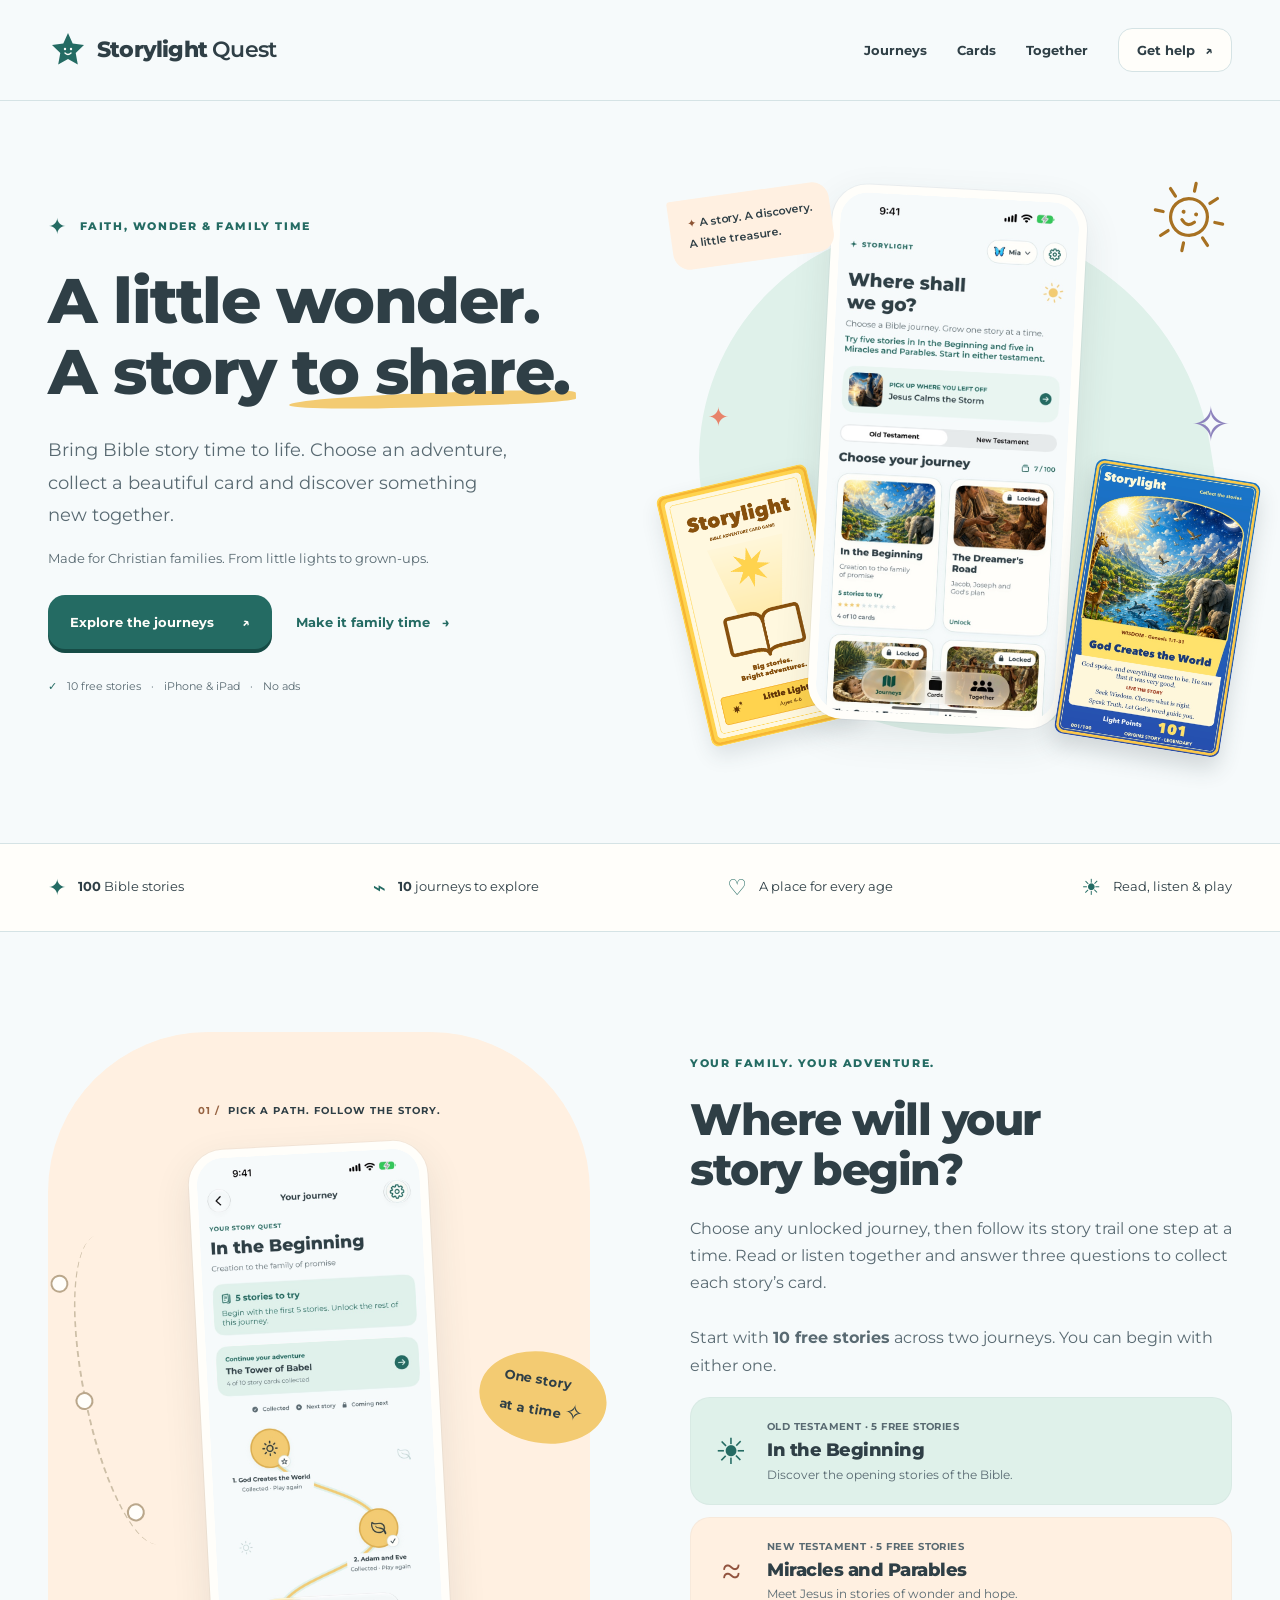
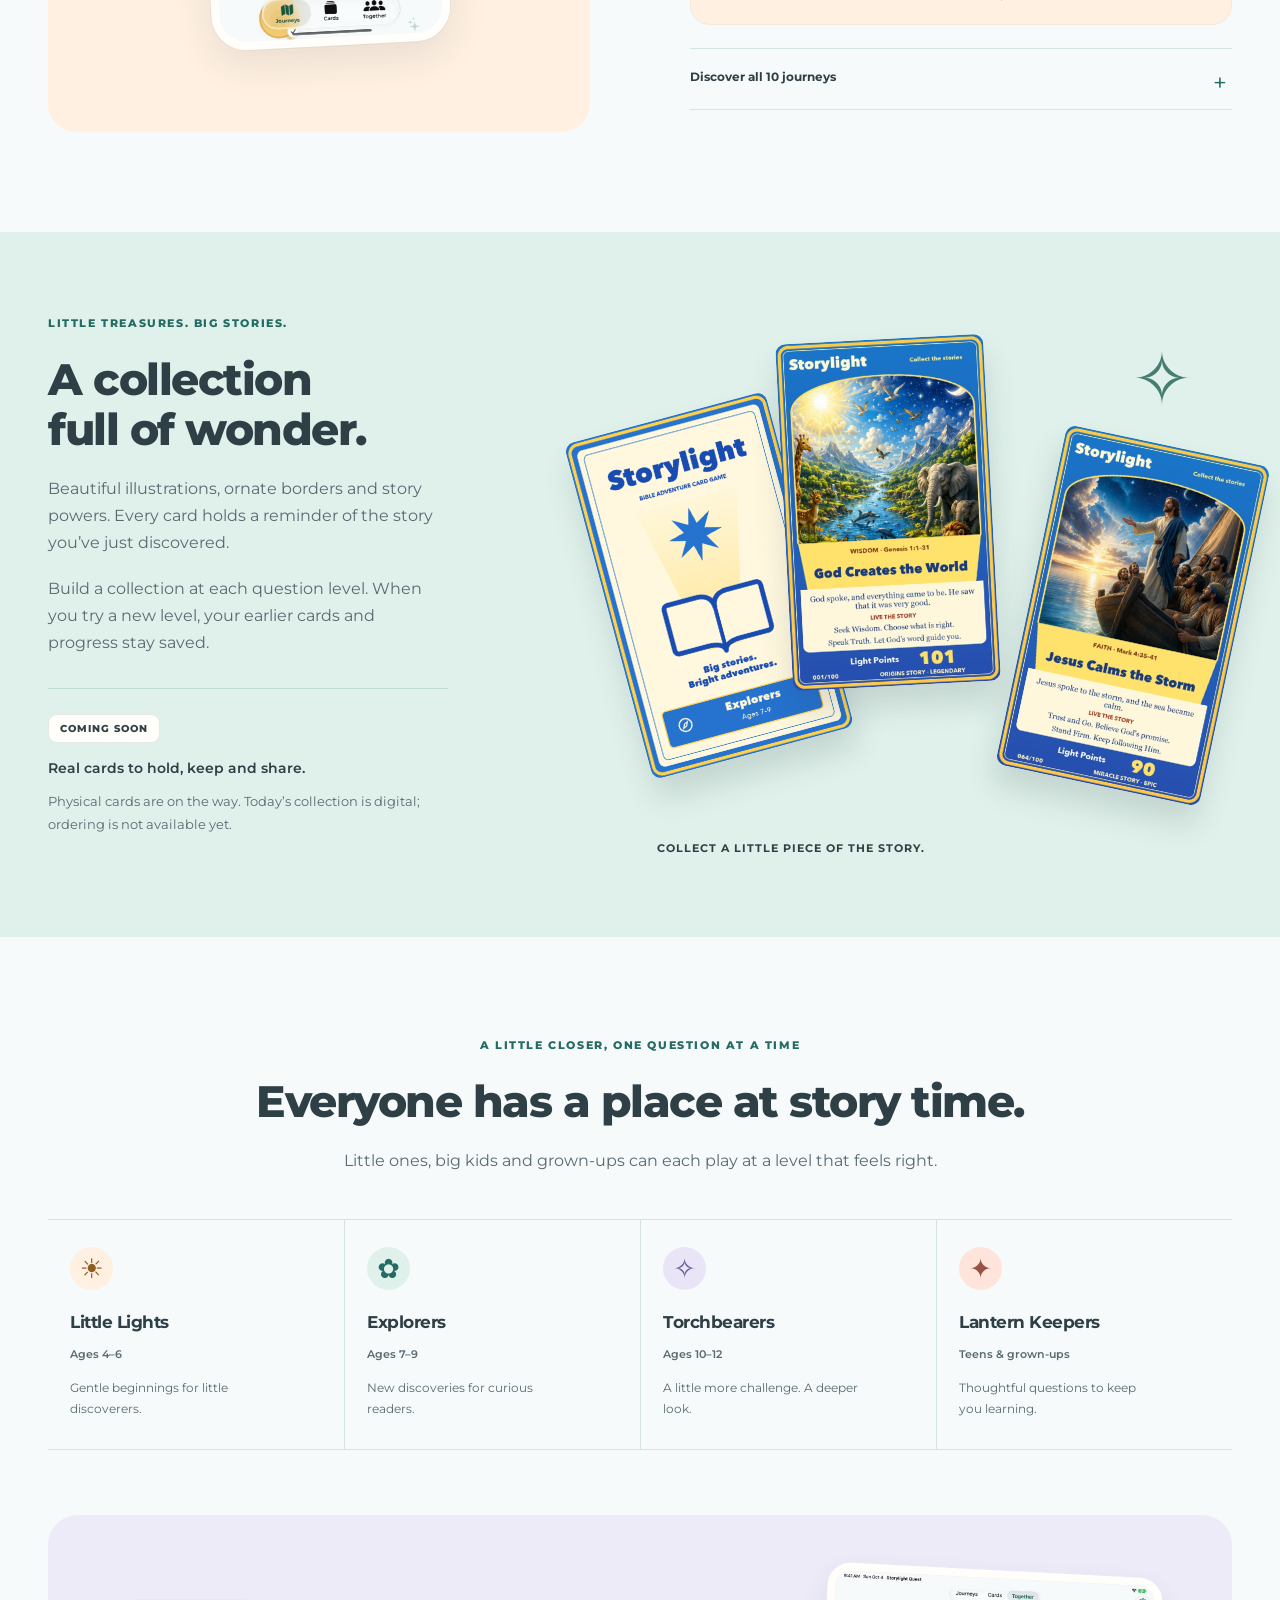
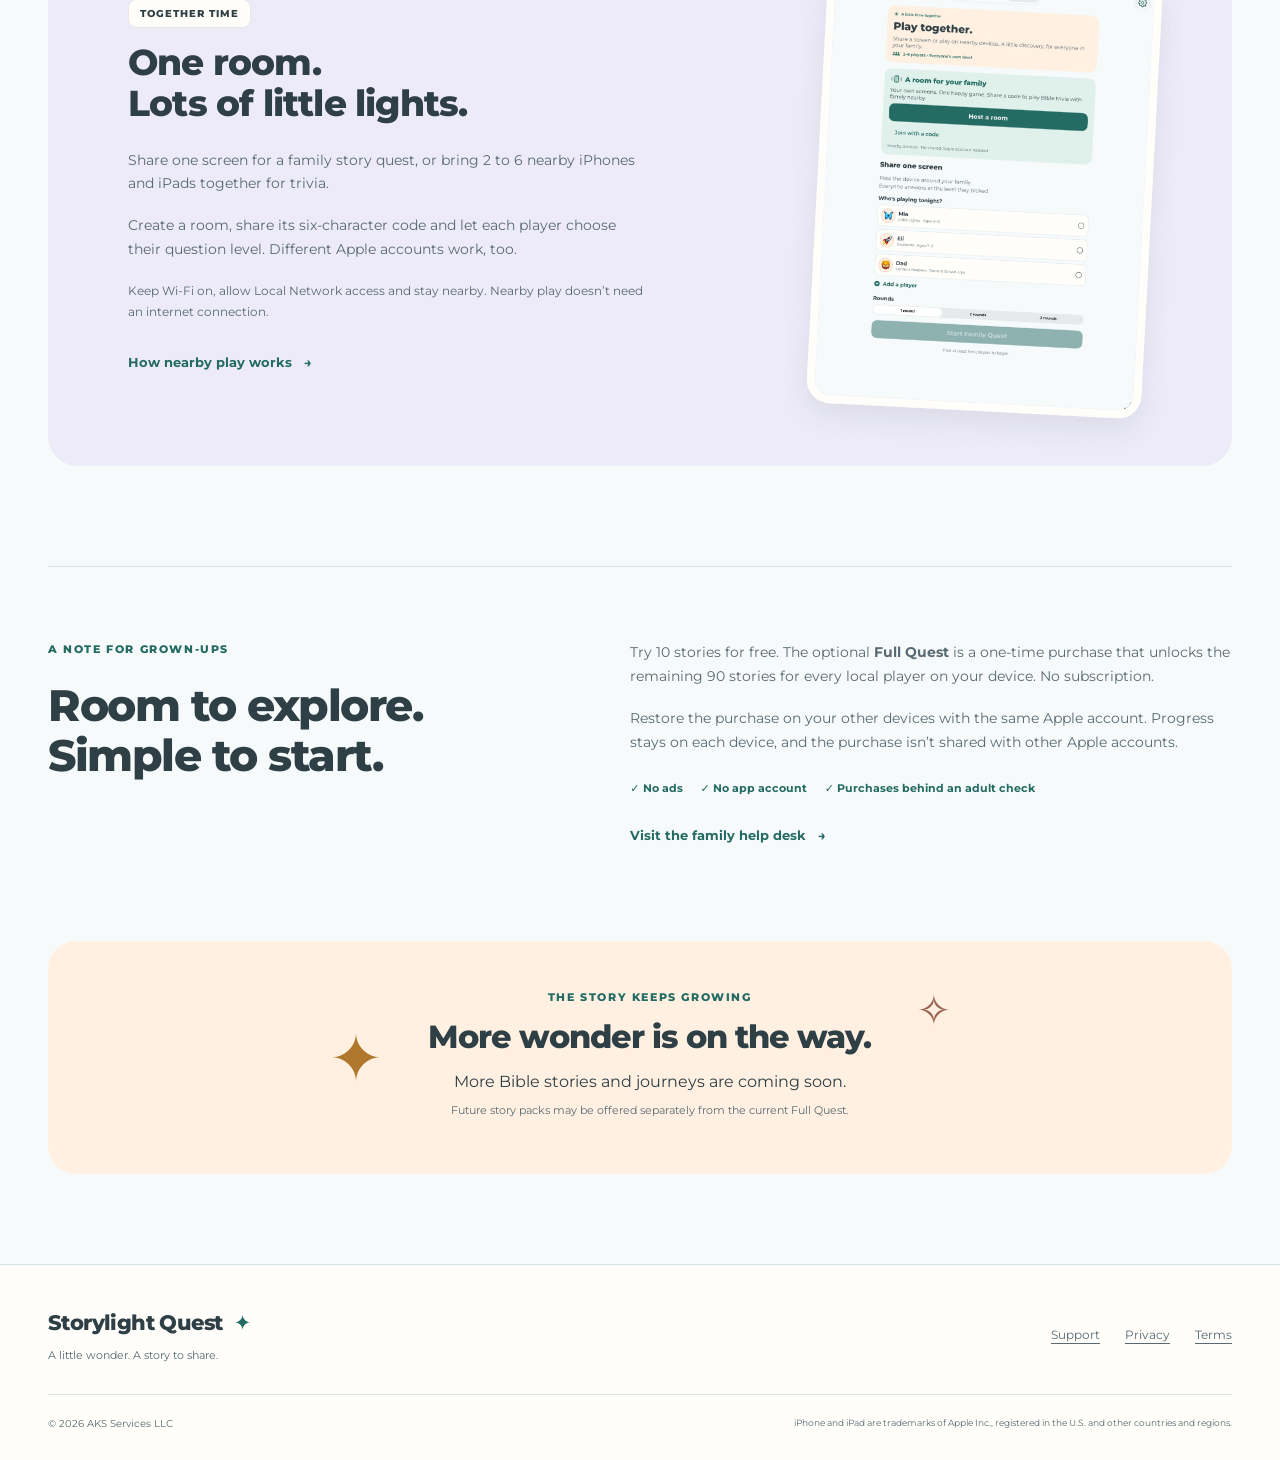
==== index.html @ 62d5b44e "Show the Radiant Storybook cards and Book of Light backs Replace the gold ornate cards with the new " ====
<!doctype html>
<html lang="en">
  <head>
    <meta charset="utf-8" />
    <meta name="viewport" content="width=device-width, initial-scale=1" />
    <title>Storylight Quest · Bible stories for the whole family</title>
    <meta
      name="description"
      content="A little wonder. A story to share. Explore Bible journeys, collect ornate cards and play nearby family trivia on iPhone and iPad. Start with 10 free stories."
    />
    <meta name="theme-color" content="#F6FAFB" />
    <meta property="og:title" content="Storylight Quest · A story to share" />
    <meta
      property="og:description"
      content="Bible stories, collectible cards and family time. Discover 10 free stories across the Old and New Testaments on iPhone and iPad."
    />
    <meta property="og:type" content="website" />
    <meta property="og:url" content="https://storylightquest.com/" />
    <meta
      property="og:image"
      content="https://storylightquest.com/assets/images/app-icon.png"
    />
    <link rel="canonical" href="https://storylightquest.com/" />
    <link rel="icon" href="assets/images/app-icon.png" type="image/png" />
    <link
      rel="preload"
      href="assets/fonts/Montserrat-ExtraBold.ttf"
      as="font"
      type="font/ttf"
      crossorigin
    />
    <link rel="stylesheet" href="styles.css" />
  </head>
  <body class="home">
    <a class="skip-link" href="#main">Skip to content</a>
    <header class="site">
      <div class="wrap">
        <a class="brand" href="./" aria-label="Storylight Quest home"
          ><svg viewBox="0 0 40 40" aria-hidden="true">
            <path
              fill="currentColor"
              d="m20 3 4.7 10.5L36 15l-8.3 8 2.1 11.4L20 29l-9.8 5.4L12.3 23 4 15l11.3-1.5z"
            />
            <circle cx="17" cy="19" r="1.2" fill="#FFFEFA" />
            <circle cx="23" cy="19" r="1.2" fill="#FFFEFA" />
            <path
              d="M17 23q3 3 6 0"
              fill="none"
              stroke="#FFFEFA"
              stroke-width="1.4"
              stroke-linecap="round"
            /></svg
          ><span>Storylight <span class="brand-quest">Quest</span></span></a
        >
        <nav class="site" aria-label="Site">
          <a href="#journeys">Journeys</a><a href="#cards">Cards</a
          ><a href="#together">Together</a
          ><a class="nav-help" href="support.html"
            >Get help <span aria-hidden="true">↗</span></a
          >
        </nav>
      </div>
    </header>
    <main id="main">
      <section class="hero wrap" aria-labelledby="hero-title">
        <div class="hero-copy">
          <p class="eyebrow">
            <span class="little-star" aria-hidden="true">✦</span> Faith, wonder
            &amp; family time
          </p>
          <h1 id="hero-title">
            A little wonder.<br />A story
            <span class="underline">to share.</span>
          </h1>
          <p class="lede">
            Bring Bible story time to life. Choose an adventure, collect a
            beautiful card and discover something new together.
          </p>
          <p class="hero-for">
            Made for Christian families. From little lights to grown-ups.
          </p>
          <div class="links">
            <a class="button primary" href="#journeys"
              >Explore the journeys <span aria-hidden="true">↗</span></a
            ><a class="text-link" href="#together"
              >Make it family time <span aria-hidden="true">→</span></a
            >
          </div>
          <p class="hero-note">
            <span class="check" aria-hidden="true">✓</span> 10 free stories
            <span aria-hidden="true">·</span> iPhone &amp; iPad
            <span aria-hidden="true">·</span> No ads
          </p>
        </div>
        <div class="hero-scene">
          <div class="scene-orbit" aria-hidden="true"></div>
          <svg class="sun-doodle" viewBox="0 0 100 100" aria-hidden="true">
            <g
              fill="none"
              stroke="currentColor"
              stroke-width="4"
              stroke-linecap="round"
            >
              <circle cx="50" cy="50" r="23" />
              <path
                d="M50 7v10m0 66v10M7 50h10m66 0h10M20 20l8 8m44 44 8 8M20 80l8-8m44-44 8-8"
              />
              <path d="M42 55q8 9 16 0" />
            </g>
            <circle cx="42" cy="45" r="2.5" fill="currentColor" />
            <circle cx="58" cy="45" r="2.5" fill="currentColor" />
          </svg>
          <span class="scene-star star-one" aria-hidden="true">✧</span
          ><span class="scene-star star-two" aria-hidden="true">✦</span>
          <div class="hero-phone phone-frame">
            <img
              src="assets/images/journeys-phone.jpg"
              width="660"
              height="1434"
              alt="Storylight Journeys screen with a mint story trail and a choice of Old Testament journeys"
              fetchpriority="high"
            />
          </div>
          <img
            class="hero-card-back"
            src="assets/images/card-back-little-lights.png"
            width="600"
            height="1000"
            alt=""
            aria-hidden="true"
          />
          <img
            class="hero-card"
            src="assets/images/creation-card.jpg"
            width="600"
            height="1000"
            alt="God Creates the World collectible card with its illustrated creation scene and 101 Light Points"
          />
          <p class="scene-note">
            <span aria-hidden="true">✦</span> A story. A discovery.<br />A
            little treasure.
          </p>
        </div>
      </section>
      <div class="promise-strip">
        <div class="wrap promises">
          <p>
            <span aria-hidden="true">✦</span> <strong>100</strong> Bible stories
          </p>
          <p>
            <span aria-hidden="true">⌁</span> <strong>10</strong> journeys to
            explore
          </p>
          <p><span aria-hidden="true">♡</span> A place for every age</p>
          <p><span aria-hidden="true">☀</span> Read, listen &amp; play</p>
        </div>
      </div>
      <section
        class="section wrap journeys-section"
        id="journeys"
        aria-labelledby="journey-title"
      >
        <div class="journey-preview">
          <div class="preview-label">
            <span aria-hidden="true">01 /</span> Pick a path. Follow the story.
          </div>
          <div class="trail-decor" aria-hidden="true">
            <i></i><i></i><i></i>
          </div>
          <div class="quest-phone phone-frame">
            <img
              src="assets/images/story-quest-phone.jpg"
              width="660"
              height="1434"
              alt="In the Beginning journey in the app, with individual stories laid out along an interactive quest trail"
              loading="lazy"
            />
          </div>
          <span class="preview-sticker"
            >One story<br />at a time <span aria-hidden="true">✧</span></span
          >
        </div>
        <div class="section-copy">
          <p class="eyebrow">Your family. Your adventure.</p>
          <h2 id="journey-title">Where will your<br />story begin?</h2>
          <p>
            Choose any unlocked journey, then follow its story trail one step at
            a time. Read or listen together and answer three questions to
            collect each story’s card.
          </p>
          <p class="sampler-intro">
            Start with <strong>10 free stories</strong> across two journeys. You
            can begin with either one.
          </p>
          <div class="sampler mint">
            <span class="sampler-symbol" aria-hidden="true">☀</span>
            <div>
              <span class="small-label">Old Testament · 5 free stories</span>
              <h3>In the Beginning</h3>
              <p>Discover the opening stories of the Bible.</p>
            </div>
          </div>
          <div class="sampler peach">
            <span class="sampler-symbol" aria-hidden="true">≈</span>
            <div>
              <span class="small-label">New Testament · 5 free stories</span>
              <h3>Miracles and Parables</h3>
              <p>Meet Jesus in stories of wonder and hope.</p>
            </div>
          </div>
          <details class="all-journeys">
            <summary>Discover all 10 journeys</summary>
            <ol class="journey-list">
              <li>In the Beginning</li>
              <li>The Dreamer’s Road</li>
              <li>The Great Escape</li>
              <li>Heroes and Helpers</li>
              <li>Crowns and Courage</li>
              <li>A Savior Is Born</li>
              <li>Miracles and Parables</li>
              <li>The Greatest Victory</li>
              <li>The Church Is Born</li>
              <li>Letters of Light</li>
            </ol>
            <p class="note">
              The free sample includes the first five stories in each featured
              journey. The Full Quest unlocks the remaining 90 stories in the
              current library.
            </p>
          </details>
        </div>
      </section>
      <section class="cards-section" id="cards" aria-labelledby="cards-title">
        <div class="wrap cards-layout">
          <div class="section-copy">
            <p class="eyebrow">Little treasures. Big stories.</p>
            <h2 id="cards-title">A collection<br />full of wonder.</h2>
            <p>
              Beautiful illustrations, ornate borders and story powers. Every
              card holds a reminder of the story you’ve just discovered.
            </p>
            <p>
              Build a collection at each question level. When you try a new
              level, your earlier cards and progress stay saved.
            </p>
            <div class="coming-note">
              <span class="tag">Coming soon</span>
              <p>
                Real cards to hold, keep and share.<br /><span class="note"
                  >Physical cards are on the way. Today’s collection is digital;
                  ordering is not available yet.</span
                >
              </p>
            </div>
          </div>
          <div class="card-fan">
            <span class="fan-star" aria-hidden="true">✧</span
            ><img
              class="fan-back"
              src="assets/images/card-back-explorers.png"
              width="600"
              height="1000"
              alt="The blue Explorers card back for ages 7–9, with a star shining over an open book"
              loading="lazy"
            /><img
              class="fan-creation"
              src="assets/images/creation-card.jpg"
              width="600"
              height="1000"
              alt="God Creates the World card in its blue and gold frame, with a Genesis reference and ways to live the story"
              loading="lazy"
            /><img
              class="fan-storm"
              src="assets/images/storm-card.jpg"
              width="600"
              height="1000"
              alt="Jesus Calms the Storm card, with Jesus standing in the disciples’ boat at sunset"
              loading="lazy"
            /><span class="card-caption"
              >Collect a little piece of the story.</span
            >
          </div>
        </div>
      </section>
      <section
        class="section wrap together-section"
        id="together"
        aria-labelledby="together-title"
      >
        <div class="section-heading">
          <p class="eyebrow">A little closer, one question at a time</p>
          <h2 id="together-title">Everyone has a place at story time.</h2>
          <p>
            Little ones, big kids and grown-ups can each play at a level that
            feels right.
          </p>
        </div>
        <ul class="levels">
          <li>
            <span class="level-symbol" aria-hidden="true">☀</span
            ><strong>Little Lights</strong><span class="ages">Ages 4–6</span>
            <p>Gentle beginnings for little discoverers.</p>
          </li>
          <li>
            <span class="level-symbol" aria-hidden="true">✿</span
            ><strong>Explorers</strong><span class="ages">Ages 7–9</span>
            <p>New discoveries for curious readers.</p>
          </li>
          <li>
            <span class="level-symbol" aria-hidden="true">✧</span
            ><strong>Torchbearers</strong><span class="ages">Ages 10–12</span>
            <p>A little more challenge. A deeper look.</p>
          </li>
          <li>
            <span class="level-symbol" aria-hidden="true">✦</span
            ><strong>Lantern Keepers</strong
            ><span class="ages">Teens &amp; grown-ups</span>
            <p>Thoughtful questions to keep you learning.</p>
          </li>
        </ul>
        <div class="family-panel">
          <div class="family-copy">
            <span class="tag">Together time</span>
            <h3>One room.<br />Lots of little lights.</h3>
            <p>
              Share one screen for a family story quest, or bring 2 to 6 nearby
              iPhones and iPads together for trivia.
            </p>
            <p>
              Create a room, share its six-character code and let each player
              choose their question level. Different Apple accounts work, too.
            </p>
            <p class="note">
              Keep Wi-Fi on, allow Local Network access and stay nearby. Nearby
              play doesn’t need an internet connection.
            </p>
            <a class="text-link" href="support.html#nearby-play"
              >How nearby play works <span aria-hidden="true">→</span></a
            >
          </div>
          <div class="tablet-frame">
            <img
              src="assets/images/together-ipad.jpg"
              width="1032"
              height="1376"
              alt="The Together tab on iPad with Host a room, Join with a code and Share one screen options"
              loading="lazy"
            />
          </div>
        </div>
      </section>
      <section
        class="section wrap grownups-section"
        aria-labelledby="grownups-title"
      >
        <div>
          <p class="eyebrow">A note for grown-ups</p>
          <h2 id="grownups-title">Room to explore.<br />Simple to start.</h2>
        </div>
        <div class="grownups-copy">
          <p>
            Try 10 stories for free. The optional <strong>Full Quest</strong> is
            a one-time purchase that unlocks the remaining 90 stories for every
            local player on your device. No subscription.
          </p>
          <p>
            Restore the purchase on your other devices with the same Apple
            account. Progress stays on each device, and the purchase isn’t
            shared with other Apple accounts.
          </p>
          <div class="trust-notes">
            <span>✓ No ads</span><span>✓ No app account</span
            ><span>✓ Purchases behind an adult check</span>
          </div>
          <a class="text-link" href="support.html"
            >Visit the family help desk <span aria-hidden="true">→</span></a
          >
        </div>
      </section>
      <section class="more-stories wrap" aria-labelledby="more-title">
        <span class="more-spark" aria-hidden="true">✦</span>
        <div>
          <p class="eyebrow">The story keeps growing</p>
          <h2 id="more-title">More wonder is on the way.</h2>
          <p>More Bible stories and journeys are coming soon.</p>
          <p class="note">
            Future story packs may be offered separately from the current Full
            Quest.
          </p>
        </div>
        <span class="more-spark small-spark" aria-hidden="true">✧</span>
      </section>
    </main>
    <footer class="site">
      <div class="wrap footer-row">
        <div>
          <a class="footer-brand" href="./"
            >Storylight Quest <span aria-hidden="true">✦</span></a
          >
          <p>A little wonder. A story to share.</p>
        </div>
        <nav aria-label="Footer">
          <a href="support.html">Support</a><a href="privacy.html">Privacy</a
          ><a href="terms.html">Terms</a>
        </nav>
      </div>
      <div class="wrap footer-bottom">
        <span>© 2026 AKS Services LLC</span>
        <p class="legal">
          iPhone and iPad are trademarks of Apple Inc., registered in the U.S.
          and other countries and regions.
        </p>
      </div>
    </footer>
  </body>
</html>
---- styles.css ----
@font-face {
  font-family: Montserrat;
  src: url("assets/fonts/Montserrat-Regular.ttf") format("truetype");
  font-style: normal;
  font-weight: 400;
  font-display: swap;
}
@font-face {
  font-family: Montserrat;
  src: url("assets/fonts/Montserrat-SemiBold.ttf") format("truetype");
  font-style: normal;
  font-weight: 600;
  font-display: swap;
}
@font-face {
  font-family: Montserrat;
  src: url("assets/fonts/Montserrat-Bold.ttf") format("truetype");
  font-style: normal;
  font-weight: 700;
  font-display: swap;
}
@font-face {
  font-family: Montserrat;
  src: url("assets/fonts/Montserrat-ExtraBold.ttf") format("truetype");
  font-style: normal;
  font-weight: 800;
  font-display: swap;
}
:root {
  --bg: #f6fafb;
  --surface: #fffefa;
  --ink: #2f3f46;
  --muted: #596a72;
  --teal: #246b63;
  --mint: #dff1ea;
  --peach: #fff0e1;
  --coral: #e7836a;
  --sunflower: #f3cb72;
  --lilac: #b8b2e3;
  --line: #d5e3e5;
  color-scheme: light;
}
* {
  box-sizing: border-box;
}
html {
  -webkit-text-size-adjust: 100%;
  scroll-behavior: smooth;
  scroll-padding-top: 28px;
}
body {
  margin: 0;
  background: var(--bg);
  color: var(--ink);
  font-family: Montserrat, system-ui, sans-serif;
  font-size: 16px;
  line-height: 1.7;
}
img {
  display: block;
  max-width: 100%;
  height: auto;
}
svg {
  display: block;
}
a {
  color: var(--teal);
  text-underline-offset: 4px;
}
a:hover {
  text-decoration-thickness: 2px;
}
a,
summary {
  -webkit-tap-highlight-color: transparent;
}
:focus-visible {
  outline: 3px solid var(--teal);
  outline-offset: 5px;
}
::selection {
  background: var(--sunflower);
  color: var(--ink);
}
.wrap {
  width: min(1200px, calc(100% - 96px));
  margin-inline: auto;
}
.skip-link {
  position: absolute;
  top: -100px;
  left: 20px;
  padding: 10px 20px;
  background: var(--surface);
  z-index: 20;
  border: 2px solid var(--teal);
  border-radius: 10px;
}
.skip-link:focus {
  top: 10px;
}
header.site {
  background: var(--bg);
  border-bottom: 1px solid var(--line);
}
header.site .wrap {
  min-height: 100px;
  display: flex;
  align-items: center;
  justify-content: space-between;
  gap: 24px;
}
.brand {
  display: inline-flex;
  align-items: center;
  gap: 9px;
  font-size: 22px;
  line-height: 1.2;
  letter-spacing: -0.8px;
  font-weight: 800;
  color: var(--ink);
  text-decoration: none;
  white-space: nowrap;
}
.brand svg {
  width: 40px;
  height: 40px;
  color: var(--teal);
  flex: none;
}
.brand-quest {
  font-weight: 600;
}
nav.site {
  display: flex;
  align-items: center;
  gap: 30px;
}
nav.site a {
  font-size: 13px;
  font-weight: 700;
  text-decoration: none;
  min-height: 44px;
  display: inline-flex;
  align-items: center;
  gap: 10px;
  color: var(--ink);
}
nav.site a:hover,
nav.site a[aria-current="page"] {
  color: var(--teal);
  text-decoration: underline;
}
nav.site .nav-help {
  background: var(--surface);
  border: 1px solid var(--line);
  border-radius: 14px;
  padding: 8px 18px;
}
h1,
h2,
h3 {
  line-height: 1.15;
  letter-spacing: -1.5px;
  font-weight: 800;
  margin: 0 0 20px;
  text-wrap: balance;
}
h1 {
  font-size: clamp(42px, 4.9vw, 66px);
}
h2 {
  font-size: clamp(32px, 3.4vw, 46px);
}
h3 {
  font-size: 25px;
  letter-spacing: -0.8px;
}
p {
  margin: 0 0 18px;
}
ul,
ol {
  padding-left: 24px;
}
li {
  margin-bottom: 10px;
}
.eyebrow {
  color: var(--teal);
  font-size: 11px;
  font-weight: 800;
  text-transform: uppercase;
  letter-spacing: 1.6px;
  margin-bottom: 22px;
  line-height: 1.6;
}
.little-star {
  color: var(--teal);
  font-size: 22px;
  vertical-align: middle;
  margin-right: 7px;
}
.lede {
  font-size: 18px;
  line-height: 1.8;
  color: var(--muted);
}
.note,
.meta {
  color: var(--muted);
  font-size: 13px;
  line-height: 1.75;
}
.section {
  padding-block: 100px;
}
.section-copy > p:not(.eyebrow),
.grownups-copy > p {
  color: var(--muted);
}
.hero {
  min-height: 742px;
  display: grid;
  grid-template-columns: 1.1fr 1fr;
  align-items: center;
  gap: 30px;
  padding-block: 55px 65px;
}
.hero-copy {
  padding-bottom: 12px;
  position: relative;
  z-index: 2;
}
.hero h1 {
  margin-bottom: 27px;
  line-height: 1.13;
}
.underline {
  position: relative;
  white-space: nowrap;
  z-index: 0;
}
.underline::after {
  content: "";
  position: absolute;
  left: -3px;
  right: -6px;
  bottom: 3px;
  height: 14px;
  border-radius: 60% 40% 30% 60%;
  background: var(--sunflower);
  transform: rotate(-2deg);
  z-index: -1;
}
.hero .lede {
  max-width: 470px;
  margin-bottom: 15px;
}
.hero-for {
  font-size: 13px;
  color: var(--muted);
  margin-bottom: 26px;
  max-width: 400px;
}
.links {
  display: flex;
  align-items: center;
  flex-wrap: wrap;
  gap: 24px;
}
.button {
  display: inline-flex;
  justify-content: center;
  align-items: center;
  gap: 28px;
  min-height: 54px;
  padding: 14px 22px;
  border-radius: 17px;
  text-decoration: none;
  font-size: 13px;
  font-weight: 700;
  transition:
    transform 0.15s,
    background 0.15s;
}
.primary {
  background: var(--teal);
  color: var(--surface);
  box-shadow: 0 4px 0 #164c46;
}
.primary:hover {
  background: #1e5c55;
  transform: translateY(-2px);
}
.text-link {
  display: inline-flex;
  align-items: center;
  gap: 12px;
  min-height: 44px;
  text-decoration: none;
  font-weight: 700;
  font-size: 13px;
}
.text-link:hover {
  text-decoration: underline;
}
.hero-note {
  font-size: 11px;
  margin-top: 28px;
  color: var(--muted);
  display: flex;
  align-items: center;
  gap: 10px;
  flex-wrap: wrap;
}
.check {
  color: var(--teal);
  font-weight: 800;
}
.hero-scene {
  height: 600px;
  position: relative;
  isolation: isolate;
  min-width: 0;
}
.scene-orbit {
  position: absolute;
  inset: 54px 20px 34px 20px;
  background: var(--mint);
  border-radius: 46% 52% 43% 49%;
  transform: rotate(-9deg);
  z-index: -2;
}
.phone-frame {
  background: var(--surface);
  border: 8px solid var(--surface);
  border-radius: 35px;
  overflow: hidden;
  box-shadow:
    0 14px 38px #2f3f461b,
    0 0 0 1px #2f3f460b;
}
.phone-frame img {
  width: 100%;
  border-radius: 27px;
}
.hero-phone {
  position: absolute;
  width: 255px;
  top: 22px;
  left: 25%;
  transform: rotate(3deg);
}
.hero-card {
  position: absolute;
  width: 167px;
  right: -9px;
  bottom: 20px;
  border-radius: 9px;
  transform: rotate(9deg);
  box-shadow: 0 12px 22px #2f3f4630;
}
.hero-card-back {
  position: absolute;
  width: 154px;
  left: 0;
  bottom: 33px;
  transform: rotate(-13deg);
  border-radius: 8px;
  box-shadow: 0 10px 20px #2f3f4620;
  z-index: -1;
}
.scene-note {
  position: absolute;
  top: 24px;
  left: -12px;
  font-size: 11px;
  line-height: 1.8;
  font-weight: 600;
  transform: rotate(-8deg);
  background: var(--peach);
  padding: 15px 18px;
  border-radius: 3px 17px 17px 17px;
}
.scene-note span {
  color: #8d5434;
}
.sun-doodle {
  position: absolute;
  top: 10px;
  right: 3px;
  width: 80px;
  color: #a77122;
  transform: rotate(12deg);
}
.scene-star {
  position: absolute;
  font-size: 48px;
  line-height: 1;
}
.star-one {
  right: 1px;
  top: 233px;
  color: #8d83bd;
}
.star-two {
  left: 25px;
  top: 237px;
  color: var(--coral);
  font-size: 26px;
}
.promise-strip {
  border-block: 1px solid var(--line);
  background: var(--surface);
}
.promises {
  display: flex;
  justify-content: space-between;
  gap: 20px;
  align-items: center;
  padding-block: 25px;
}
.promises p {
  margin: 0;
  font-size: 13px;
  white-space: nowrap;
}
.promises p > span {
  color: var(--teal);
  font-size: 22px;
  vertical-align: middle;
  margin-right: 9px;
}
.journeys-section {
  display: grid;
  grid-template-columns: 1fr 1fr;
  gap: 100px;
  align-items: center;
}
.journey-preview {
  background: var(--peach);
  min-height: 700px;
  border-radius: 160px 160px 28px 28px;
  position: relative;
  padding: 70px 40px 24px;
  isolation: isolate;
}
.preview-label {
  font-size: 10px;
  text-transform: uppercase;
  font-weight: 700;
  letter-spacing: 1px;
  position: relative;
  text-align: center;
  margin-bottom: 26px;
}
.preview-label span {
  color: #966342;
  margin-right: 4px;
}
.quest-phone {
  width: 239px;
  margin: auto;
  transform: rotate(-3deg);
  position: relative;
}
.preview-sticker {
  position: absolute;
  right: -17px;
  top: 320px;
  background: var(--sunflower);
  padding: 19px 22px;
  border-radius: 50%;
  font-size: 13px;
  font-weight: 700;
  line-height: 1.5;
  transform: rotate(10deg);
}
.preview-sticker span {
  font-size: 22px;
}
.trail-decor {
  position: absolute;
  left: 35px;
  top: 200px;
  width: 90px;
  height: 315px;
  border-left: 2px dashed #cdbfa7;
  border-radius: 55% 0 0 45%;
  transform: rotate(-13deg);
  z-index: -1;
}
.trail-decor i {
  display: block;
  position: absolute;
  left: -9px;
  top: 30px;
  background: var(--surface);
  width: 18px;
  height: 18px;
  border-radius: 50%;
  border: 2px solid #baa78b;
}
.trail-decor i:nth-child(2) {
  top: 150px;
  left: -11px;
}
.trail-decor i:nth-child(3) {
  top: 270px;
  left: 14px;
}
.sampler-intro {
  margin-top: 28px;
}
.sampler {
  display: flex;
  gap: 16px;
  align-items: center;
  padding: 20px;
  border-radius: 20px;
  margin-top: 12px;
  border: 1px solid #2f3f460a;
}
.mint {
  background: var(--mint);
}
.peach {
  background: var(--peach);
}
.sampler-symbol {
  font-size: 36px;
  line-height: 1;
  color: var(--teal);
  width: 40px;
  flex: none;
  text-align: center;
}
.peach .sampler-symbol {
  color: #92533e;
}
.small-label {
  font-size: 10px;
  font-weight: 700;
  letter-spacing: 0.4px;
  text-transform: uppercase;
  display: block;
  color: var(--muted);
  margin-bottom: 5px;
}
.sampler h3 {
  font-size: 18px;
  letter-spacing: -0.5px;
  margin-bottom: 4px;
}
.sampler p {
  font-size: 12px;
  color: var(--muted);
  margin: 0;
  line-height: 1.6;
}
summary {
  cursor: pointer;
  font-weight: 700;
  list-style: none;
  padding-right: 36px;
  position: relative;
  min-height: 28px;
}
summary::-webkit-details-marker {
  display: none;
}
summary::after {
  content: "+";
  position: absolute;
  right: 5px;
  top: -4px;
  font-size: 24px;
  color: var(--teal);
  font-weight: 400;
}
details[open] summary::after {
  content: "−";
}
details {
  border-top: 1px solid var(--line);
  padding: 18px 0;
}
details:last-of-type {
  border-bottom: 1px solid var(--line);
}
details p {
  margin-top: 14px;
}
.all-journeys {
  font-size: 12px;
  margin-top: 23px;
}
.all-journeys summary {
  min-height: 24px;
}
.journey-list {
  display: grid;
  grid-template-columns: 1fr 1fr;
  column-gap: 28px;
  row-gap: 4px;
  margin-block: 20px;
  padding-left: 18px;
  color: var(--muted);
}
.journey-list li {
  padding-left: 2px;
  margin-bottom: 5px;
}
.cards-section {
  background: var(--mint);
  padding-block: 80px;
  overflow: hidden;
}
.cards-layout {
  display: grid;
  grid-template-columns: 0.9fr 1.2fr;
  gap: 65px;
  align-items: center;
}
.cards-layout .section-copy {
  max-width: 400px;
}
.coming-note {
  margin-top: 32px;
  padding-top: 24px;
  border-top: 1px solid #246b632c;
}
.tag {
  display: inline-block;
  background: var(--surface);
  border: 1px solid #2f3f461c;
  border-radius: 9px;
  padding: 5px 11px;
  font-size: 10px;
  text-transform: uppercase;
  letter-spacing: 1px;
  font-weight: 800;
  margin-bottom: 14px;
}
.coming-note p {
  font-weight: 600;
  font-size: 14px;
  color: var(--ink);
}
.coming-note .note {
  display: inline-block;
  margin-top: 9px;
  font-weight: 400;
}
.card-fan {
  height: 545px;
  position: relative;
  isolation: isolate;
}
.card-fan img {
  position: absolute;
  width: 208px;
  border-radius: 10px;
  box-shadow: 0 20px 30px #2f3f4626;
}
.fan-back {
  left: 12px;
  top: 100px;
  transform: rotate(-15deg);
  z-index: -1;
}
.fan-creation {
  left: 30%;
  top: 27px;
  transform: rotate(-3deg);
}
.fan-storm {
  right: -5px;
  top: 130px;
  transform: rotate(12deg);
}
.fan-star {
  position: absolute;
  top: 5px;
  right: 40px;
  font-size: 72px;
  color: #467d71;
}
.card-caption {
  position: absolute;
  bottom: 0;
  left: 10%;
  font-size: 11px;
  text-transform: uppercase;
  font-weight: 700;
  letter-spacing: 1px;
}
.section-heading {
  text-align: center;
  max-width: 800px;
  margin: 0 auto 45px;
}
.section-heading p:last-child {
  color: var(--muted);
}
.levels {
  list-style: none;
  display: grid;
  grid-template-columns: repeat(4, 1fr);
  gap: 0;
  padding: 0;
  margin: 0 0 65px;
  border-block: 1px solid var(--line);
}
.levels li {
  padding: 27px 22px 30px;
  margin: 0;
  position: relative;
}
.levels li + li {
  border-left: 1px solid var(--line);
}
.levels strong {
  display: block;
  font-size: 17px;
  letter-spacing: -0.5px;
  margin-bottom: 2px;
}
.levels .ages {
  font-size: 11px;
  font-weight: 600;
  color: var(--muted);
}
.levels p {
  font-size: 12px;
  line-height: 1.7;
  color: var(--muted);
  margin: 12px 0 0;
  max-width: 195px;
}
.level-symbol {
  display: flex;
  align-items: center;
  justify-content: center;
  width: 43px;
  height: 43px;
  background: var(--peach);
  border-radius: 50%;
  font-size: 27px;
  margin-bottom: 18px;
  color: #8f5d1d;
}
.levels li:nth-child(2) .level-symbol {
  background: var(--mint);
  color: var(--teal);
}
.levels li:nth-child(3) .level-symbol {
  background: #e9e5f7;
  color: #6c589a;
}
.levels li:nth-child(4) .level-symbol {
  background: #ffe4db;
  color: #965243;
}
.family-panel {
  border-radius: 30px;
  background: #edebf8;
  display: grid;
  grid-template-columns: 1fr 0.85fr;
  align-items: center;
  gap: 70px;
  padding: 55px 80px;
  overflow: hidden;
}
.family-copy h3 {
  font-size: 36px;
  line-height: 1.15;
  margin-bottom: 24px;
}
.family-copy > p {
  font-size: 14px;
  color: var(--muted);
}
.family-copy > p.note {
  font-size: 12px;
}
.tablet-frame {
  border: 8px solid var(--surface);
  border-radius: 23px;
  overflow: hidden;
  transform: rotate(3deg);
  box-shadow: 0 12px 28px #2f3f4617;
  max-width: 335px;
  justify-self: end;
}
.tablet-frame img {
  border-radius: 15px;
}
.grownups-section {
  border-top: 1px solid var(--line);
  display: grid;
  grid-template-columns: 0.9fr 1.1fr;
  gap: 90px;
  padding-top: 74px;
  padding-bottom: 84px;
}
.grownups-copy {
  font-size: 14px;
}
.trust-notes {
  display: flex;
  flex-wrap: wrap;
  gap: 10px 18px;
  margin: 24px 0 16px;
  color: var(--teal);
  font-size: 11px;
  font-weight: 700;
}
.more-stories {
  background: var(--peach);
  border-radius: 28px;
  padding: 48px 55px;
  display: flex;
  align-items: center;
  justify-content: center;
  gap: 45px;
  text-align: center;
  margin-bottom: 90px;
}
.more-stories .eyebrow {
  margin-bottom: 12px;
}
.more-stories h2 {
  font-size: 32px;
  letter-spacing: -1px;
  margin-bottom: 12px;
}
.more-stories p {
  margin-bottom: 6px;
}
.more-stories .note {
  font-size: 11px;
}
.more-spark {
  font-size: 65px;
  color: #b0782c;
  line-height: 1;
}
.small-spark {
  font-size: 42px;
  color: #9b6450;
  align-self: flex-start;
}
footer.site {
  border-top: 1px solid var(--line);
  padding-block: 40px 28px;
  background: var(--surface);
  color: var(--muted);
  font-size: 12px;
}
footer.site a {
  color: var(--muted);
}
.footer-row {
  display: flex;
  align-items: center;
  justify-content: space-between;
  gap: 20px;
  margin-bottom: 30px;
}
.footer-brand {
  font-weight: 800;
  font-size: 21px;
  letter-spacing: -0.6px;
  color: var(--ink) !important;
  text-decoration: none;
}
.footer-brand span {
  color: var(--teal);
  margin-left: 6px;
}
.footer-row p {
  font-size: 11px;
  margin: 5px 0 0;
}
.footer-row nav {
  display: flex;
  gap: 25px;
}
.footer-row nav a {
  padding-block: 12px;
}
.footer-bottom {
  display: flex;
  justify-content: space-between;
  gap: 25px;
  font-size: 10px;
  padding-top: 20px;
  border-top: 1px solid var(--line);
}
.footer-bottom .legal {
  font-size: 9px;
  margin: 0;
  max-width: 470px;
  text-align: right;
}
/* Support and policies share the same type, colors and focus treatment. */
main.document {
  width: min(800px, calc(100% - 96px));
  padding: 65px 0 90px;
}
.document h1 {
  font-size: 42px;
  margin-bottom: 16px;
}
.document h2 {
  font-size: 24px;
  letter-spacing: -0.7px;
  margin: 38px 0 15px;
}
.document h3 {
  font-size: 19px;
}
.document .lede {
  font-size: 17px;
}
.document .meta {
  font-size: 12px;
  margin-bottom: 28px;
}
.document p,
.document li {
  font-size: 15px;
}
.document .card {
  border: 1px solid var(--line);
  border-radius: 23px;
  padding: 25px 28px;
  background: var(--mint);
  margin: 28px 0;
}
.document .card h2 {
  margin-top: 0;
}
.document .card p:last-child {
  margin-bottom: 0;
}
.contact {
  display: flex;
  flex-wrap: wrap;
  align-items: baseline;
  gap: 10px 20px;
}
.contact strong {
  font-size: 17px;
  overflow-wrap: anywhere;
}
.contact span {
  font-size: 12px;
}
.document details summary {
  font-size: 14px;
}
.document details p {
  color: var(--muted);
  font-size: 14px;
}
@media (min-width: 1450px) {
  .hero {
    min-height: 790px;
  }
  .hero-scene {
    transform: scale(1.04);
  }
}
@media (max-width: 1100px) {
  .wrap {
    width: calc(100% - 64px);
  }
  .hero {
    gap: 10px;
    min-height: 690px;
  }
  .hero-phone {
    width: 235px;
    left: 20%;
  }
  .hero-card {
    width: 148px;
    right: -5px;
    bottom: 40px;
  }
  .hero-card-back {
    width: 133px;
    left: -8px;
  }
  .hero-scene {
    height: 560px;
  }
  .scene-note {
    top: 2px;
    font-size: 10px;
  }
  .sun-doodle {
    width: 60px;
  }
  .journeys-section {
    gap: 55px;
  }
  .journey-preview {
    padding-inline: 24px;
  }
  .cards-layout {
    gap: 35px;
  }
  .card-fan img {
    width: 180px;
  }
  .fan-storm {
    right: -12px;
  }
  .card-fan {
    height: 508px;
  }
  .family-panel {
    padding: 45px;
    gap: 45px;
  }
  .grownups-section {
    gap: 55px;
  }
}
@media (max-width: 850px) {
  nav.site {
    gap: 18px;
  }
  .brand {
    font-size: 19px;
  }
  .brand svg {
    width: 32px;
  }
  .hero {
    grid-template-columns: 1.05fr 1fr;
    min-height: 660px;
  }
  .hero h1 {
    font-size: 43px;
  }
  .hero .lede {
    font-size: 15px;
  }
  .hero-for {
    font-size: 12px;
  }
  .hero-scene {
    height: 515px;
  }
  .hero-phone {
    width: 209px;
    left: 14%;
    top: 35px;
  }
  .hero-card {
    width: 123px;
    bottom: 13px;
    right: -4px;
  }
  .hero-card-back {
    width: 116px;
    bottom: 20px;
    left: -5px;
  }
  .scene-note {
    left: -14px;
    top: -1px;
    padding: 10px 12px;
    font-size: 9px;
  }
  .sun-doodle {
    right: -6px;
    top: -6px;
    width: 52px;
  }
  .star-one {
    right: 0;
    font-size: 35px;
    top: 170px;
  }
  .star-two {
    left: -8px;
    top: 195px;
  }
  .hero-note {
    font-size: 10px;
  }
  .links {
    gap: 12px;
  }
  .button {
    font-size: 12px;
    gap: 18px;
    padding-inline: 16px;
  }
  .promises {
    display: grid;
    grid-template-columns: 1fr 1fr;
    gap: 8px 20px;
  }
  .promises p {
    text-align: center;
    font-size: 12px;
  }
  .section {
    padding-block: 70px;
  }
  .journeys-section {
    gap: 40px;
    align-items: start;
  }
  .journey-preview {
    min-height: 630px;
    padding-top: 58px;
  }
  .quest-phone {
    width: 208px;
  }
  .preview-label {
    font-size: 8px;
  }
  .preview-sticker {
    right: -13px;
    font-size: 11px;
    padding: 15px;
  }
  .section-copy > p {
    font-size: 14px;
  }
  .sampler {
    padding: 15px;
    gap: 10px;
  }
  .sampler-symbol {
    font-size: 29px;
    width: 30px;
  }
  .sampler h3 {
    font-size: 15px;
  }
  .small-label {
    font-size: 8px;
  }
  .cards-layout {
    grid-template-columns: 1fr 1fr;
    gap: 35px;
  }
  .card-fan img {
    width: 150px;
  }
  .fan-back {
    left: -5px;
    top: 92px;
  }
  .fan-creation {
    left: 26%;
    top: 45px;
  }
  .fan-storm {
    top: 193px;
    right: -5px;
  }
  .card-fan {
    height: 500px;
  }
  .card-caption {
    left: 0;
    font-size: 9px;
  }
  .fan-star {
    font-size: 50px;
    right: 0;
  }
  .levels li {
    padding: 22px 14px;
  }
  .levels strong {
    font-size: 14px;
  }
  .levels p {
    font-size: 11px;
  }
  .family-panel {
    padding: 32px;
    gap: 30px;
  }
  .family-copy h3 {
    font-size: 29px;
  }
  .family-copy > p {
    font-size: 12px;
  }
  .family-copy > p.note {
    font-size: 11px;
  }
  .grownups-section {
    gap: 45px;
  }
  .more-stories {
    padding: 40px 24px;
    gap: 20px;
  }
  .more-stories h2 {
    font-size: 29px;
  }
  .more-spark {
    font-size: 45px;
  }
  .small-spark {
    font-size: 30px;
  }
}
@media (max-width: 650px) {
  .wrap {
    width: calc(100% - 40px);
  }
  header.site .wrap {
    min-height: 85px;
    gap: 12px;
    flex-wrap: wrap;
    padding-block: 16px;
  }
  .brand {
    font-size: 19px;
  }
  .brand svg {
    width: 32px;
    height: 32px;
  }
  nav.site {
    gap: 17px;
  }
  nav.site a {
    font-size: 11px;
    min-height: 36px;
  }
  nav.site .nav-help {
    padding: 5px 11px;
  }
  .home header.site .wrap {
    justify-content: center;
    row-gap: 10px;
  }
  .home nav.site {
    justify-content: center;
    gap: 26px;
  }
  .home nav.site .nav-help {
    background: none;
    border: 0;
    padding: 0;
  }
  .hero {
    display: flex;
    flex-direction: column;
    gap: 8px;
    padding-top: 36px;
    padding-bottom: 25px;
    min-height: 0;
  }
  .hero-copy {
    align-self: stretch;
    padding: 0 6px;
  }
  .eyebrow {
    font-size: 9px;
    letter-spacing: 1.25px;
    margin-bottom: 17px;
  }
  .hero h1 {
    font-size: clamp(36px, 9.2vw, 52px);
    letter-spacing: -1.7px;
    margin-bottom: 23px;
  }
  .underline::after {
    height: 10px;
    bottom: 2px;
  }
  .hero .lede {
    font-size: 15px;
    max-width: 430px;
  }
  .hero-for {
    font-size: 11px;
    margin-bottom: 22px;
  }
  .links {
    gap: 16px;
  }
  .button {
    font-size: 11px;
    min-height: 49px;
    padding: 12px 17px;
    gap: 20px;
  }
  .text-link {
    font-size: 11px;
  }
  .hero-note {
    font-size: 10px;
    gap: 7px;
    margin-top: 23px;
    margin-bottom: 16px;
  }
  .hero-scene {
    width: min(370px, 100%);
    height: 530px;
    flex: none;
    margin-top: 6px;
  }
  .scene-orbit {
    inset: 44px 30px 40px;
  }
  .hero-phone {
    width: 215px;
    left: 23%;
    top: 25px;
  }
  .hero-card {
    width: 128px;
    right: -2px;
    bottom: 20px;
  }
  .hero-card-back {
    width: 120px;
    left: 4px;
    bottom: 35px;
  }
  .scene-note {
    top: 5px;
    left: 0;
    font-size: 9px;
    padding: 11px 13px;
  }
  .sun-doodle {
    right: 5px;
    top: 7px;
    width: 50px;
  }
  .star-one {
    right: 0;
    top: 170px;
  }
  .star-two {
    left: 13px;
    top: 219px;
  }
  .promises {
    padding-block: 17px;
    gap: 7px 8px;
  }
  .promises p {
    font-size: 10px;
  }
  .promises p > span {
    font-size: 17px;
    margin-right: 5px;
  }
  .section {
    padding-block: 56px;
  }
  .journeys-section {
    display: flex;
    flex-direction: column;
    gap: 33px;
  }
  .journeys-section .section-copy {
    order: -1;
  }
  .section-copy > p {
    font-size: 14px;
  }
  h2 {
    font-size: 32px;
    letter-spacing: -1.1px;
    margin-bottom: 20px;
  }
  .sampler {
    padding: 18px;
    gap: 14px;
  }
  .sampler-symbol {
    font-size: 34px;
    width: 38px;
  }
  .sampler h3 {
    font-size: 17px;
  }
  .small-label {
    font-size: 9px;
  }
  .sampler p {
    font-size: 11px;
  }
  .all-journeys {
    margin-top: 20px;
  }
  .journey-preview {
    width: 100%;
    min-height: 650px;
    padding-top: 45px;
    border-radius: 100px 100px 25px 25px;
  }
  .preview-label {
    font-size: 9px;
  }
  .quest-phone {
    width: 228px;
  }
  .preview-sticker {
    right: 5px;
    top: 315px;
  }
  .cards-section {
    padding-block: 52px;
  }
  .cards-layout {
    display: flex;
    flex-direction: column;
    gap: 18px;
  }
  .cards-layout .section-copy {
    max-width: none;
    width: 100%;
  }
  .coming-note {
    margin-top: 23px;
  }
  .card-fan {
    width: min(370px, 100%);
    height: 452px;
  }
  .card-fan img {
    width: 157px;
  }
  .fan-back {
    left: 7px;
    top: 65px;
  }
  .fan-creation {
    left: 28%;
    top: 5px;
  }
  .fan-storm {
    right: 1px;
    top: 148px;
  }
  .fan-star {
    font-size: 43px;
    right: 13px;
    top: -10px;
  }
  .card-caption {
    font-size: 9px;
    left: 10px;
    bottom: 0;
  }
  .section-heading {
    text-align: left;
    margin-bottom: 28px;
  }
  .section-heading p:last-child {
    font-size: 14px;
  }
  .levels {
    grid-template-columns: 1fr 1fr;
    margin-bottom: 35px;
  }
  .levels li {
    padding: 22px 17px;
  }
  .levels li:nth-child(3) {
    border-left: 0;
  }
  .levels li:nth-child(n + 3) {
    border-top: 1px solid var(--line);
  }
  .levels strong {
    font-size: 16px;
  }
  .levels p {
    font-size: 12px;
  }
  .family-panel {
    grid-template-columns: 1fr;
    padding: 29px 25px;
    gap: 28px;
  }
  .family-copy h3 {
    font-size: 31px;
  }
  .family-copy > p {
    font-size: 14px;
  }
  .family-copy > p.note {
    font-size: 12px;
  }
  .tablet-frame {
    width: 85%;
    justify-self: center;
    max-width: 270px;
  }
  .grownups-section {
    grid-template-columns: 1fr;
    gap: 4px;
    padding-top: 46px;
  }
  .trust-notes {
    gap: 8px 13px;
    font-size: 10px;
  }
  .more-stories {
    padding: 36px 23px 29px;
    margin-bottom: 50px;
    gap: 0;
    position: relative;
  }
  .more-stories h2 {
    font-size: 28px;
    letter-spacing: -1px;
  }
  .more-stories p:not(.eyebrow) {
    font-size: 13px;
  }
  .more-stories p.note {
    font-size: 10px;
  }
  .more-spark {
    display: none;
  }
  .more-stories .eyebrow {
    margin-bottom: 14px;
  }
  .footer-row {
    align-items: flex-start;
    flex-direction: column;
    gap: 10px;
    margin-bottom: 20px;
  }
  .footer-row nav {
    gap: 25px;
  }
  .footer-bottom {
    flex-direction: column;
    gap: 10px;
  }
  .footer-bottom .legal {
    text-align: left;
    font-size: 9px;
  }
  main.document {
    width: calc(100% - 40px);
    padding-block: 42px 60px;
  }
  .document h1 {
    font-size: 34px;
  }
  .document h2 {
    font-size: 23px;
  }
  .document p,
  .document li {
    font-size: 14px;
  }
  .document .lede {
    font-size: 15px;
  }
  .document .card {
    padding: 22px;
  }
  .document details summary {
    font-size: 13px;
  }
  .document details p {
    font-size: 13px;
  }
  .contact strong {
    font-size: 15px;
  }
}
@media (max-width: 360px) {
  .wrap {
    width: calc(100% - 32px);
  }
  .hero-copy {
    padding: 0;
  }
  .hero h1 {
    font-size: 34px;
  }
  .hero-scene {
    height: 496px;
  }
  .hero-phone {
    width: 201px;
    left: 21%;
  }
  .hero-card {
    width: 112px;
  }
  .hero-card-back {
    width: 109px;
  }
  .home nav.site {
    gap: 22px;
  }
  .hero-note {
    font-size: 9px;
  }
  .links {
    gap: 12px;
  }
  .text-link {
    font-size: 10px;
  }
  .sampler h3 {
    font-size: 15px;
  }
  .fan-storm {
    width: 145px;
  }
  .card-fan {
    height: 437px;
  }
}
@media (prefers-reduced-motion: reduce) {
  html {
    scroll-behavior: auto;
  }
  *,
  *::before,
  *::after {
    transition: none !important;
  }
}
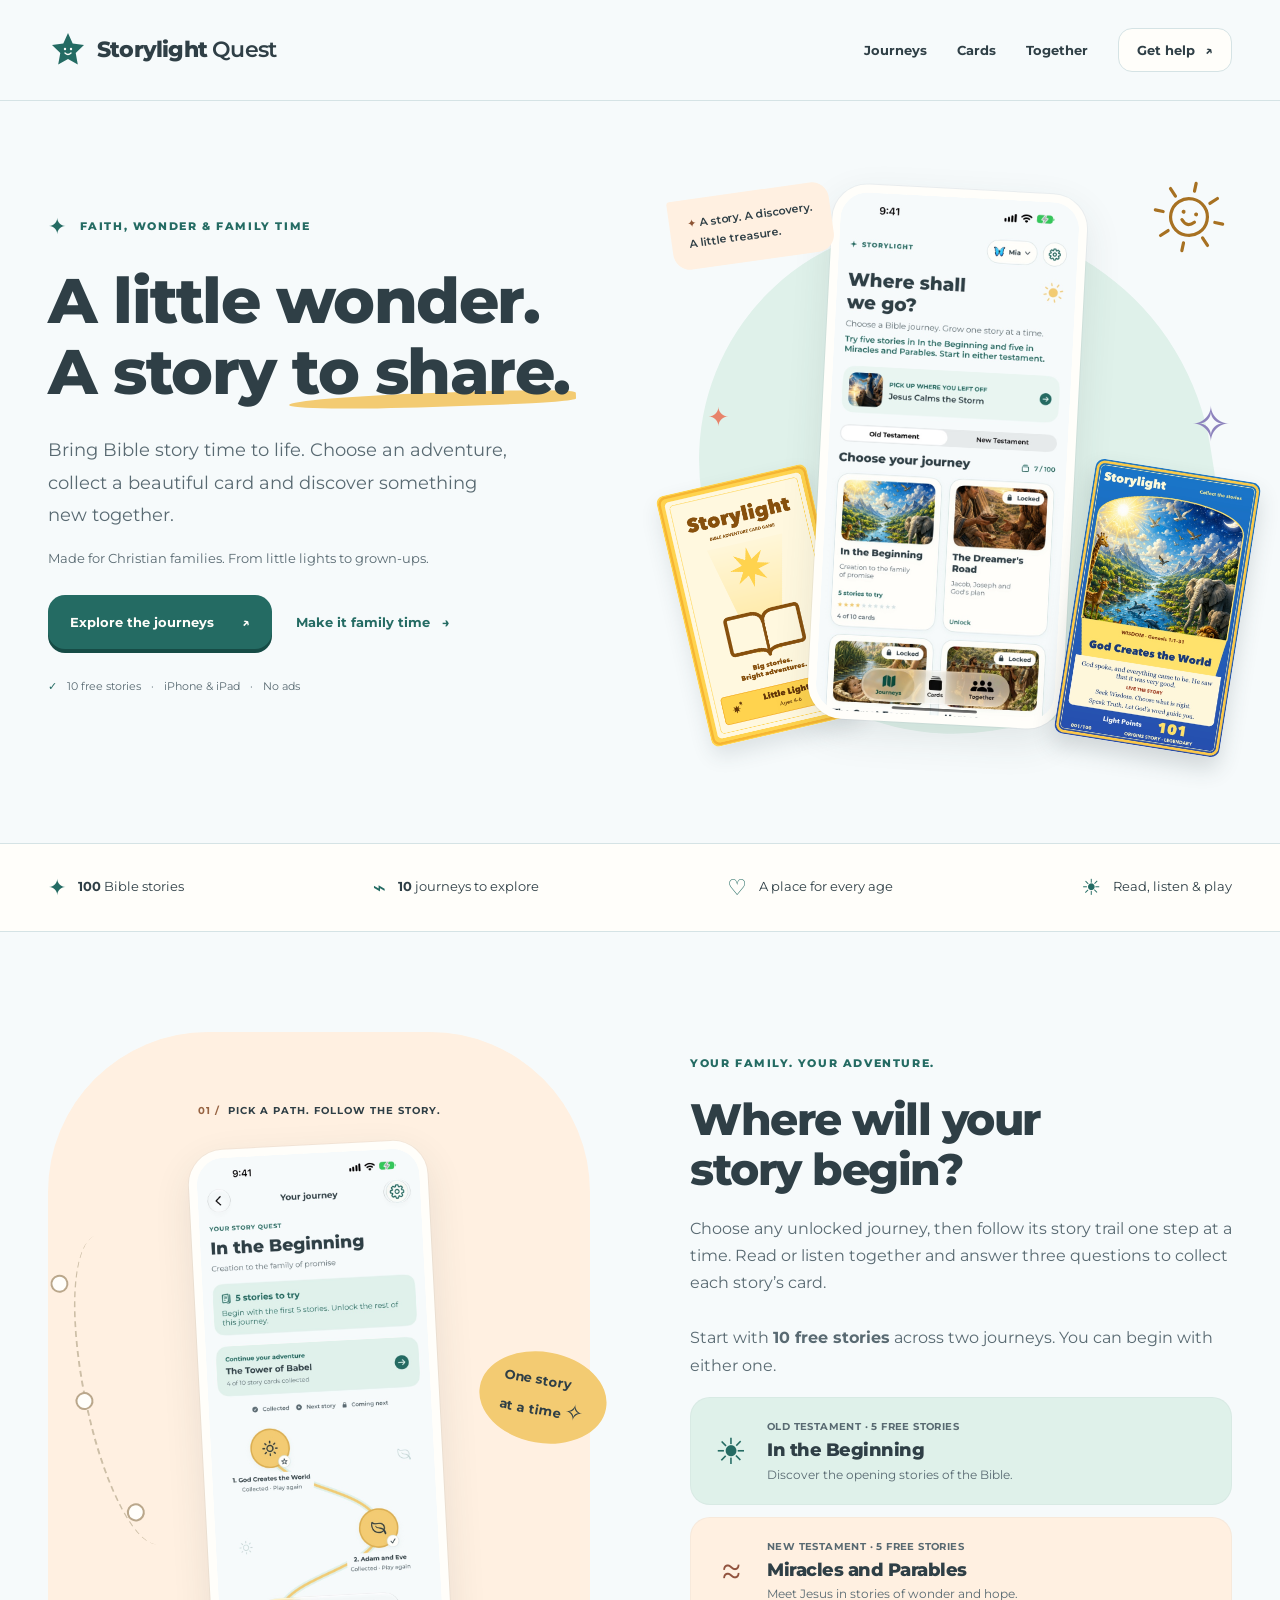
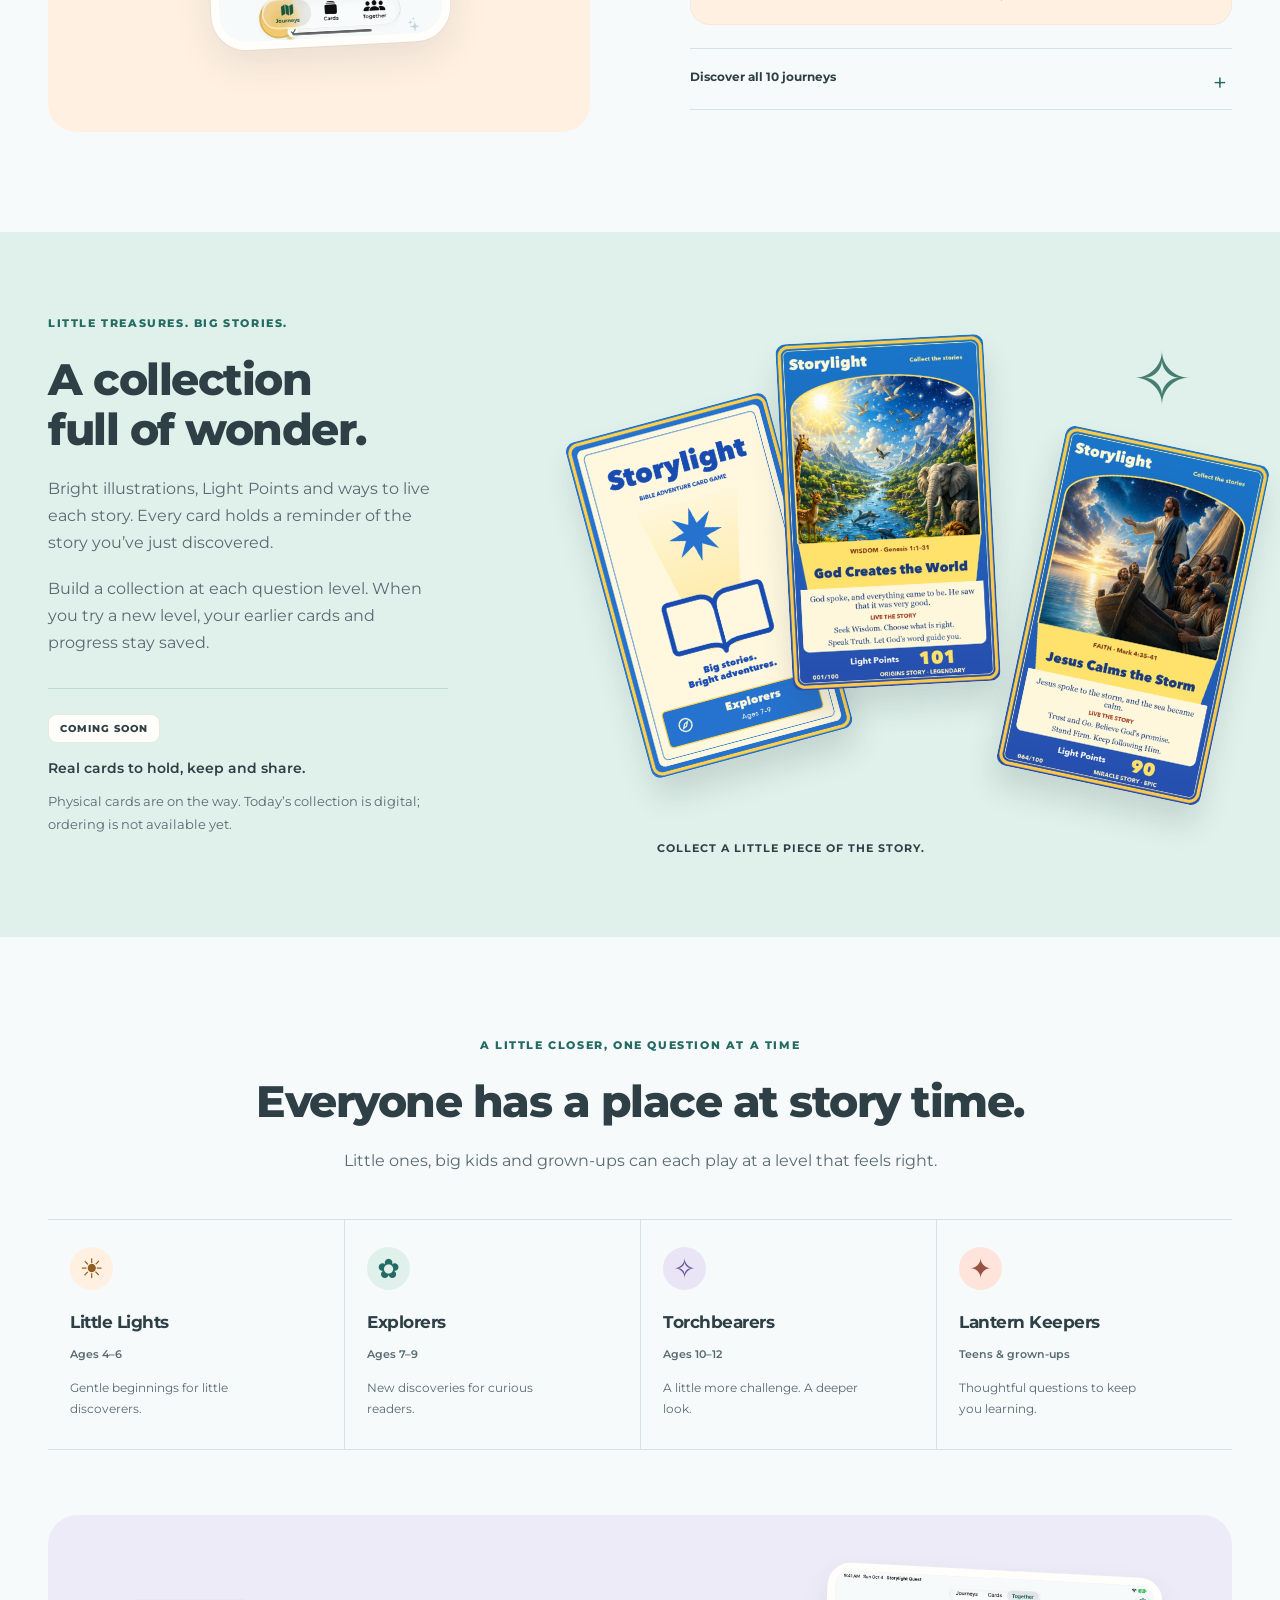
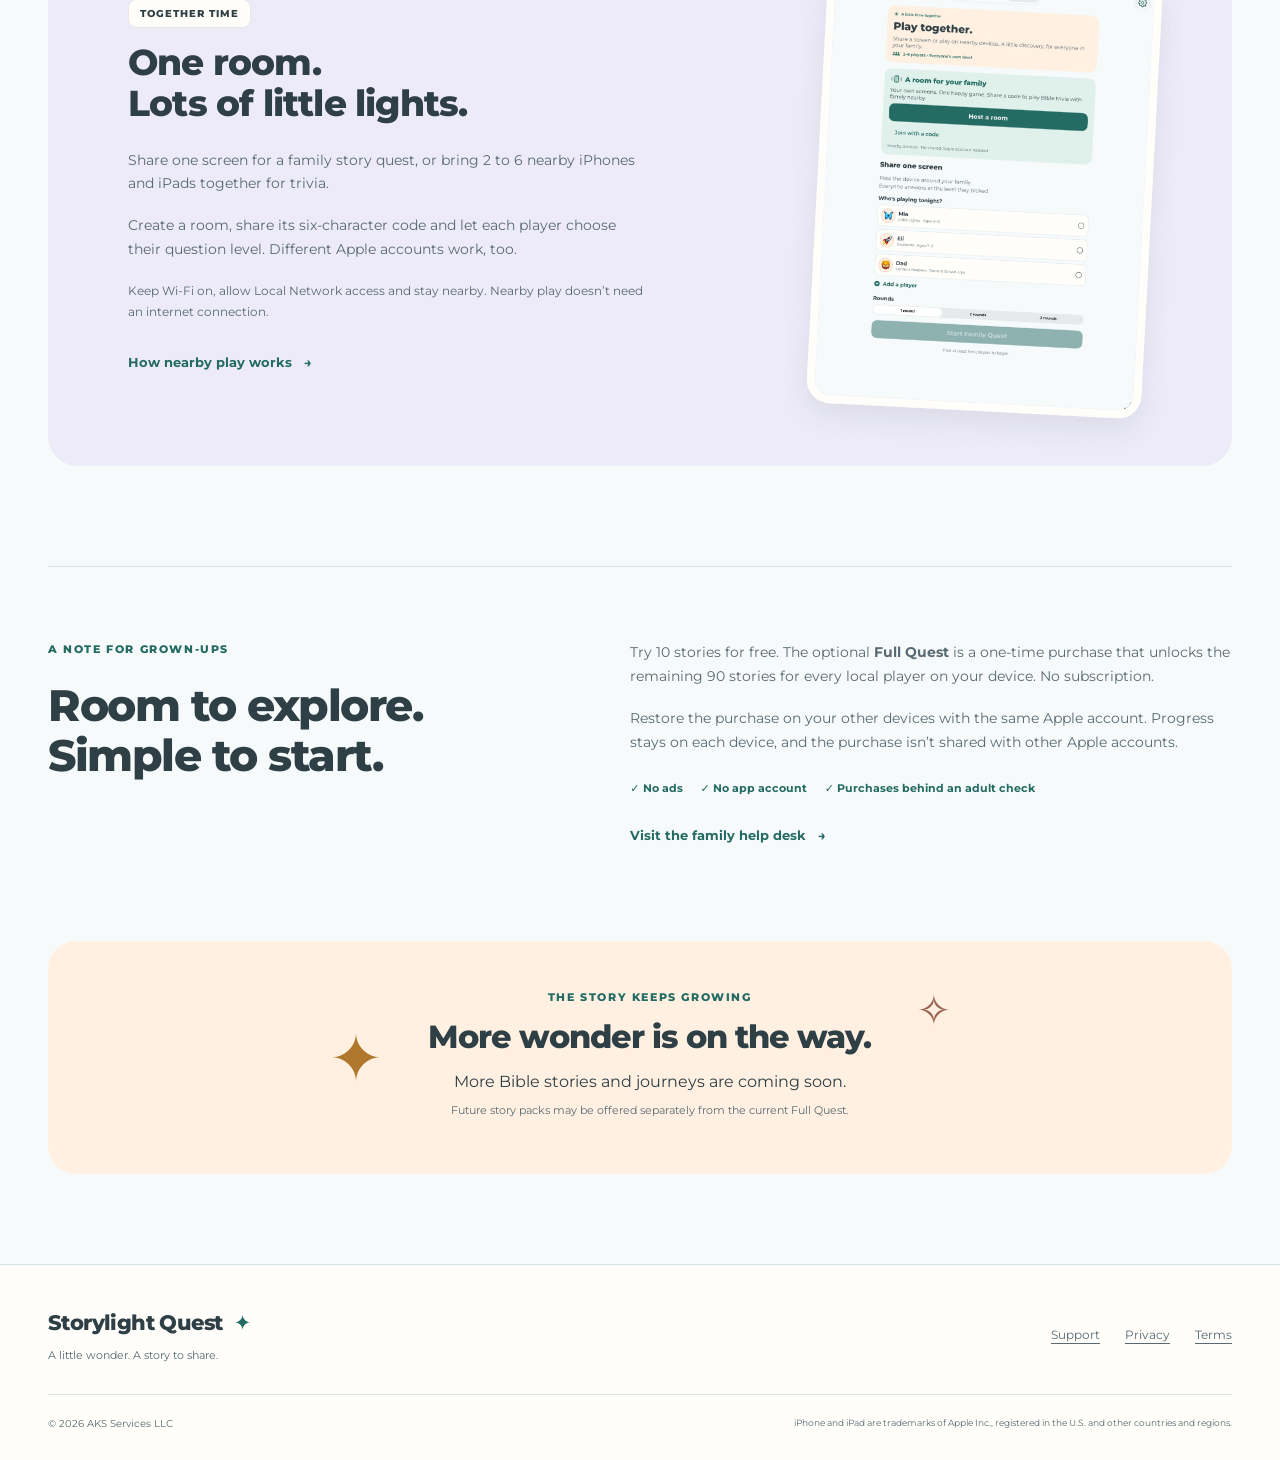
==== commit 707ccef3: "Describe the new cards in the landing page copy The Radiant Storybook cards have bright illustration" ====
--- a/index.html
+++ b/index.html
@@ -6,7 +6,7 @@
     <title>Storylight Quest · Bible stories for the whole family</title>
     <meta
       name="description"
-      content="A little wonder. A story to share. Explore Bible journeys, collect ornate cards and play nearby family trivia on iPhone and iPad. Start with 10 free stories."
+      content="A little wonder. A story to share. Explore Bible journeys, collect illustrated story cards and play nearby family trivia on iPhone and iPad. Start with 10 free stories."
     />
     <meta name="theme-color" content="#F6FAFB" />
     <meta property="og:title" content="Storylight Quest · A story to share" />
@@ -236,8 +236,8 @@
             <p class="eyebrow">Little treasures. Big stories.</p>
             <h2 id="cards-title">A collection<br />full of wonder.</h2>
             <p>
-              Beautiful illustrations, ornate borders and story powers. Every
-              card holds a reminder of the story you’ve just discovered.
+              Bright illustrations, Light Points and ways to live each story.
+              Every card holds a reminder of the story you’ve just discovered.
             </p>
             <p>
               Build a collection at each question level. When you try a new
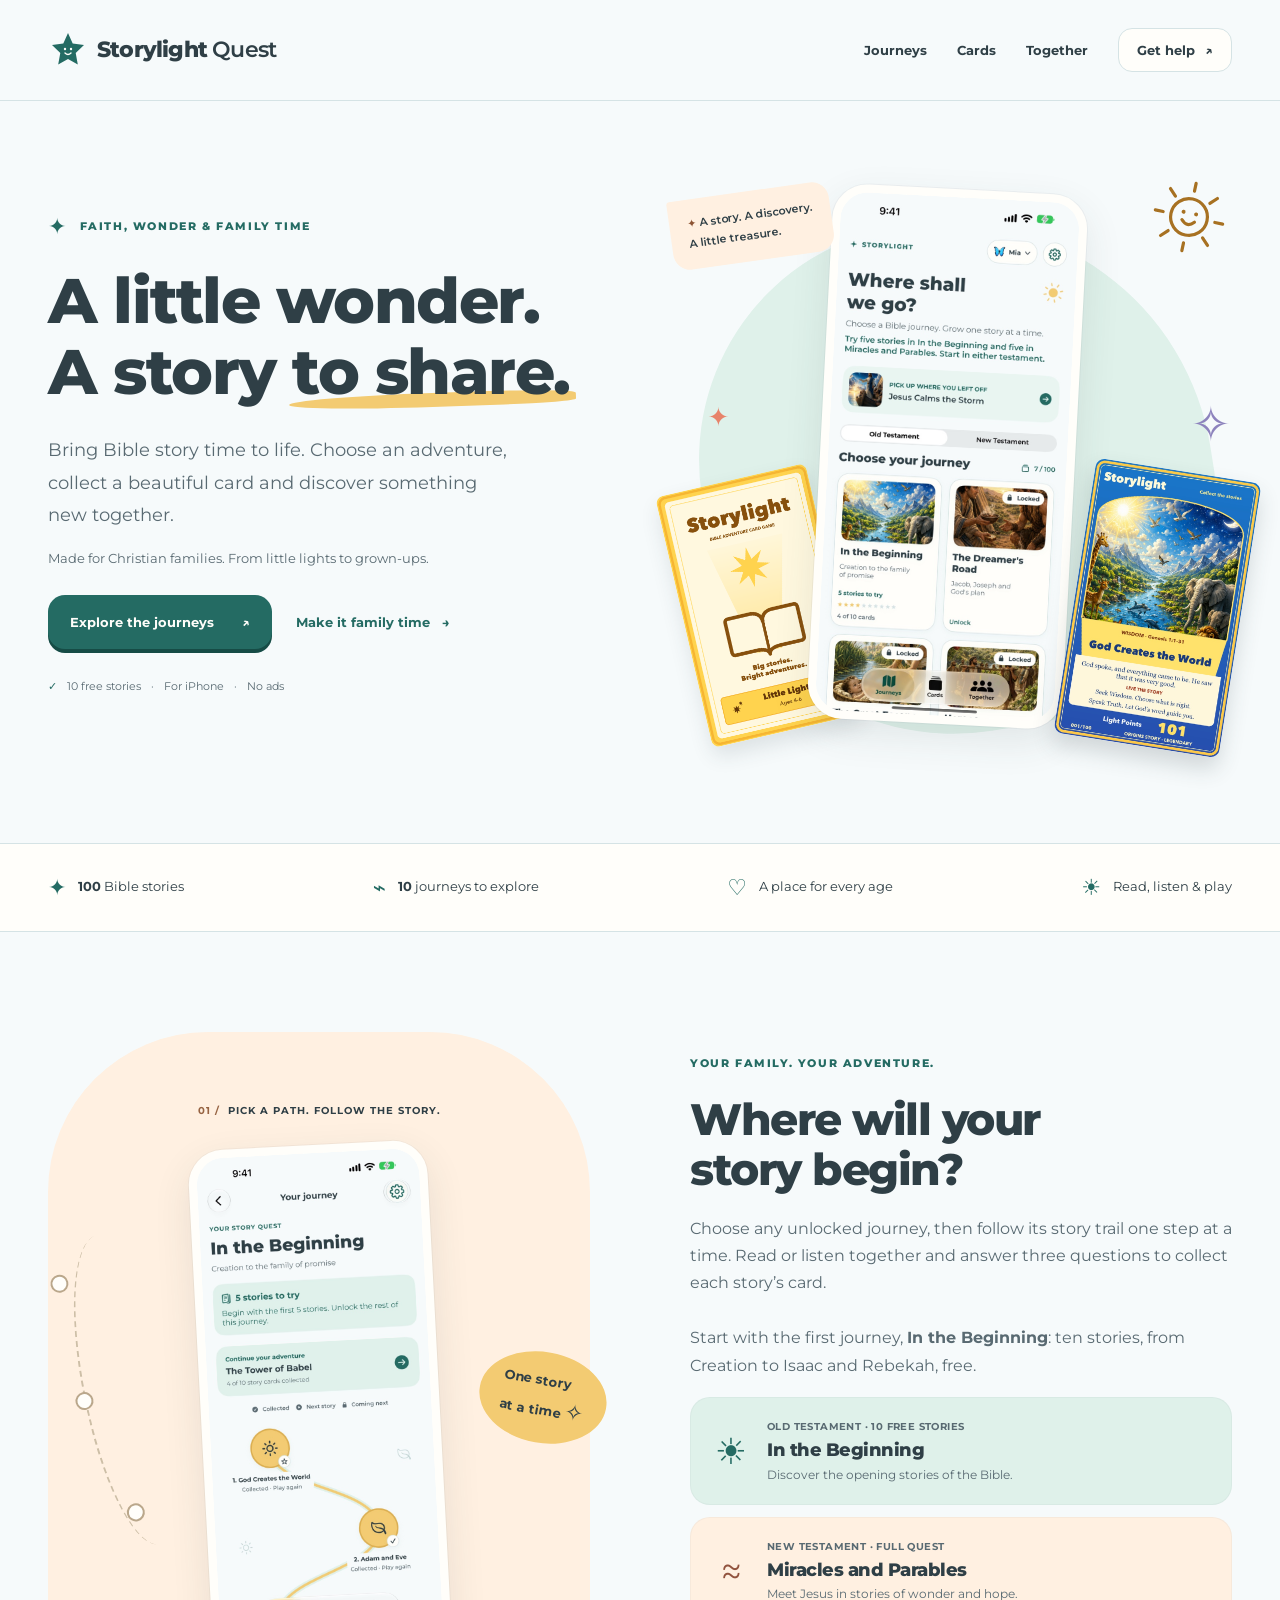
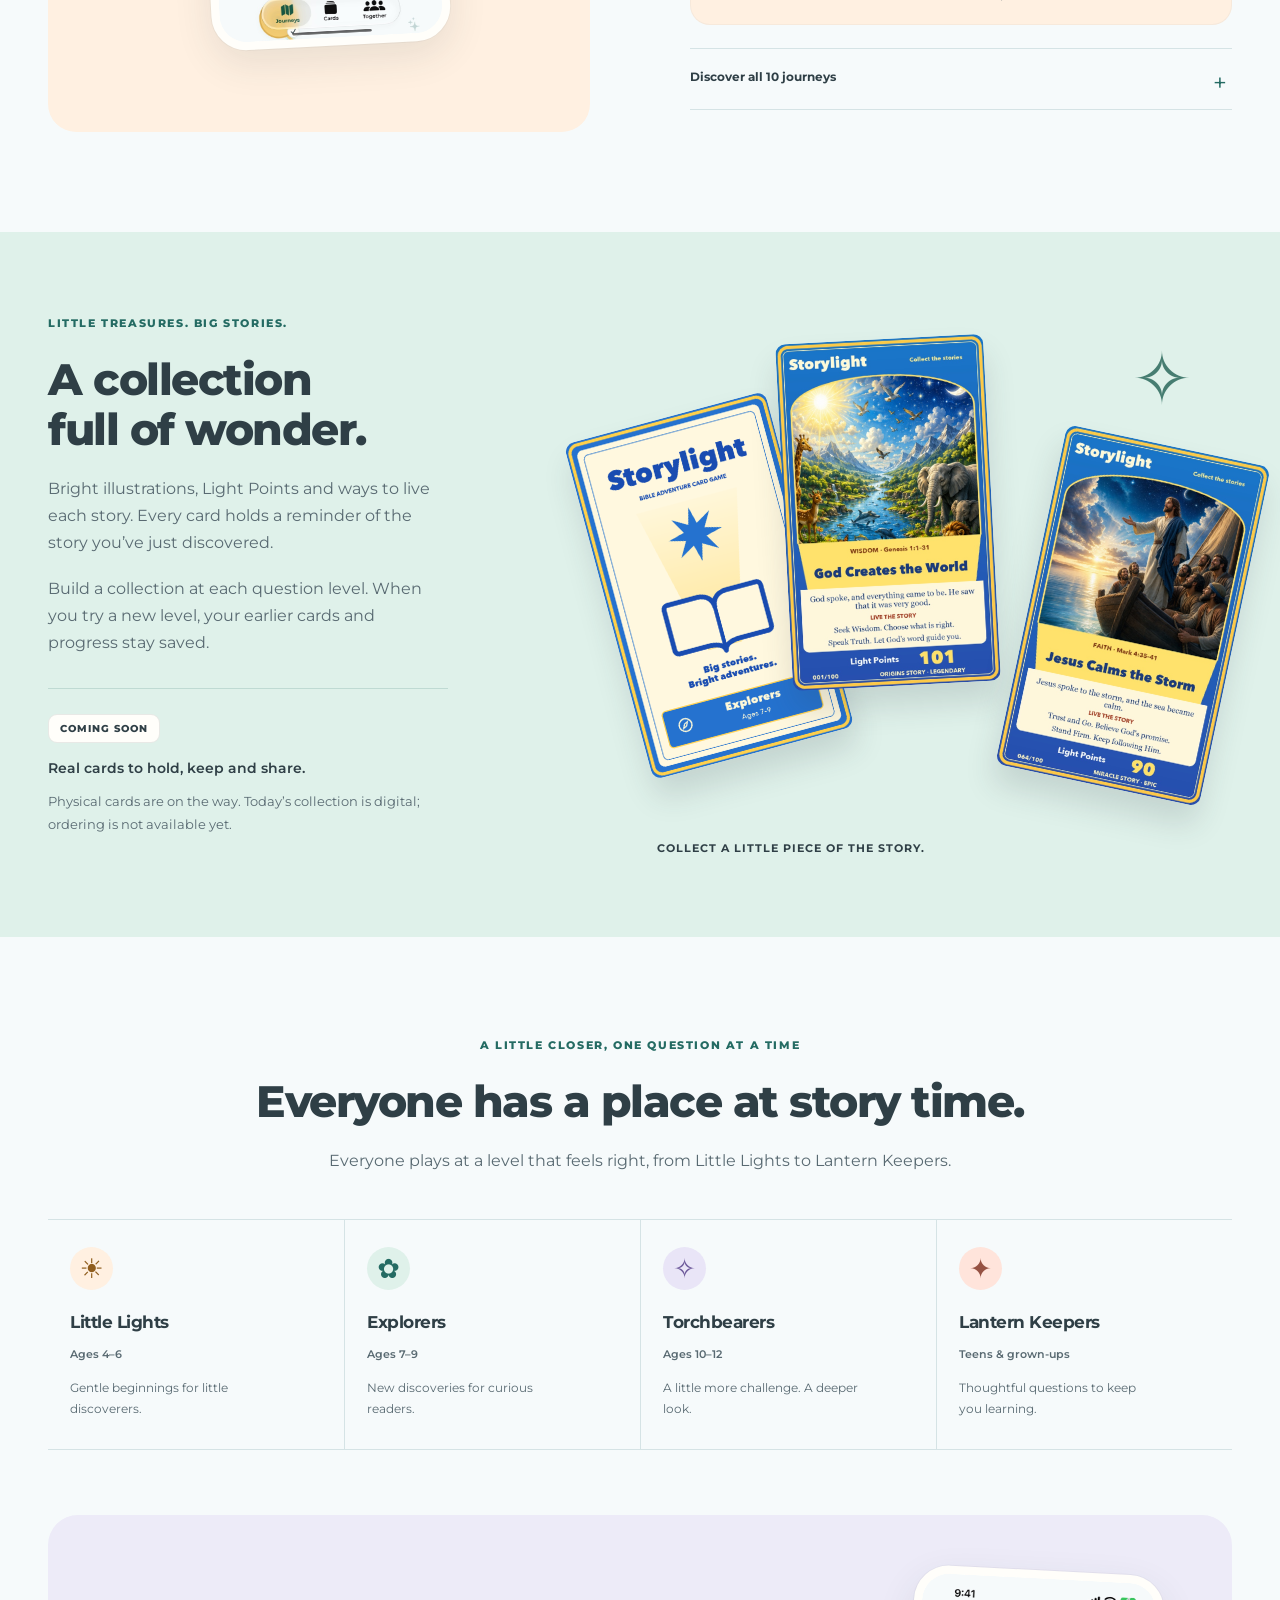
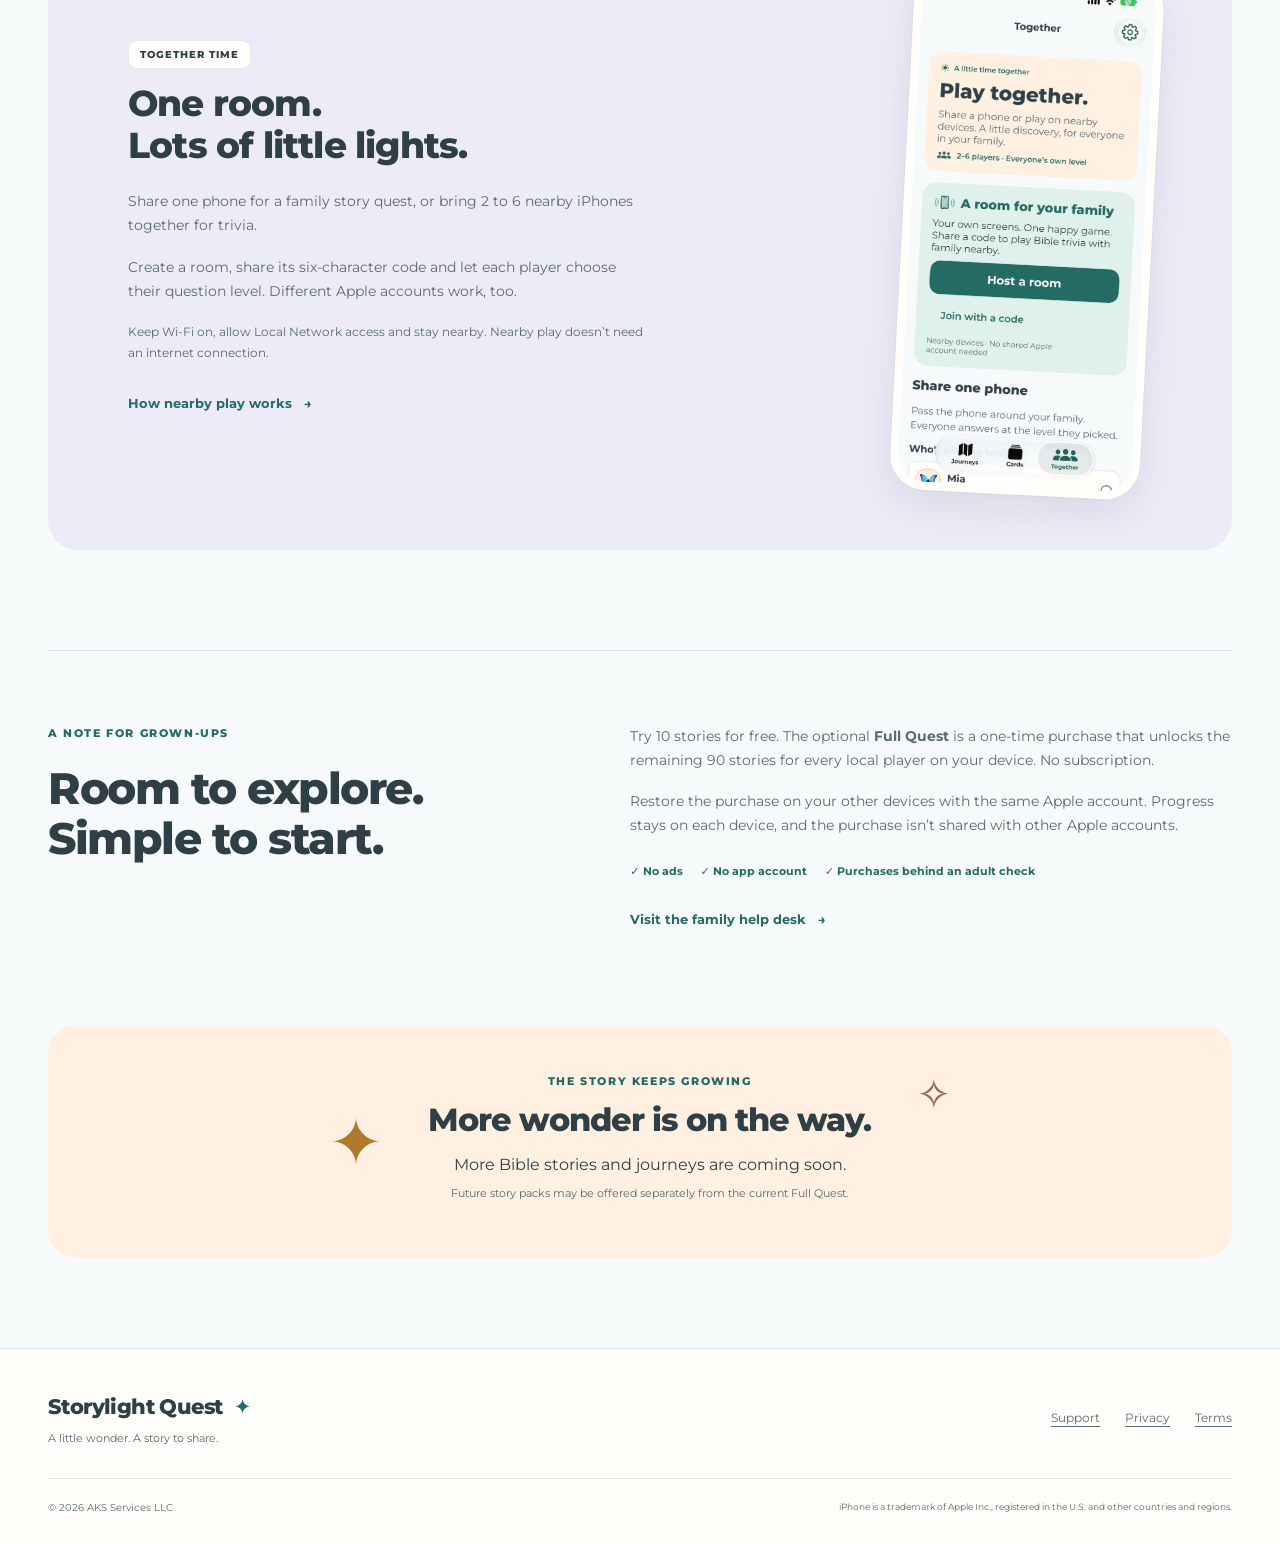
==== commit af48fbcf: "Say the first journey is free and the app is for iPhone The app gives away stories 1–10, the whole f" ====
--- a/index.html
+++ b/index.html
@@ -6,13 +6,13 @@
     <title>Storylight Quest · Bible stories for the whole family</title>
     <meta
       name="description"
-      content="A little wonder. A story to share. Explore Bible journeys, collect illustrated story cards and play nearby family trivia on iPhone and iPad. Start with 10 free stories."
+      content="A little wonder. A story to share. Explore Bible journeys, collect illustrated story cards and play nearby family trivia on iPhone. Start with 10 free stories."
     />
     <meta name="theme-color" content="#F6FAFB" />
     <meta property="og:title" content="Storylight Quest · A story to share" />
     <meta
       property="og:description"
-      content="Bible stories, collectible cards and family time. Discover 10 free stories across the Old and New Testaments on iPhone and iPad."
+      content="Bible stories, collectible cards and family time. The first journey is free: ten stories from Creation to Isaac and Rebekah, on iPhone."
     />
     <meta property="og:type" content="website" />
     <meta property="og:url" content="https://storylightquest.com/" />
@@ -88,7 +88,7 @@
           </div>
           <p class="hero-note">
             <span class="check" aria-hidden="true">✓</span> 10 free stories
-            <span aria-hidden="true">·</span> iPhone &amp; iPad
+            <span aria-hidden="true">·</span> For iPhone
             <span aria-hidden="true">·</span> No ads
           </p>
         </div>
@@ -131,7 +131,7 @@
           />
           <img
             class="hero-card"
-            src="assets/images/creation-card.jpg"
+            src="assets/images/creation-card-radiant.jpg"
             width="600"
             height="1000"
             alt="God Creates the World collectible card with its illustrated creation scene and 101 Light Points"
@@ -189,13 +189,13 @@
             collect each story’s card.
           </p>
           <p class="sampler-intro">
-            Start with <strong>10 free stories</strong> across two journeys. You
-            can begin with either one.
+            Start with the first journey, <strong>In the Beginning</strong>:
+            ten stories, from Creation to Isaac and Rebekah, free.
           </p>
           <div class="sampler mint">
             <span class="sampler-symbol" aria-hidden="true">☀</span>
             <div>
-              <span class="small-label">Old Testament · 5 free stories</span>
+              <span class="small-label">Old Testament · 10 free stories</span>
               <h3>In the Beginning</h3>
               <p>Discover the opening stories of the Bible.</p>
             </div>
@@ -203,7 +203,7 @@
           <div class="sampler peach">
             <span class="sampler-symbol" aria-hidden="true">≈</span>
             <div>
-              <span class="small-label">New Testament · 5 free stories</span>
+              <span class="small-label">New Testament · Full Quest</span>
               <h3>Miracles and Parables</h3>
               <p>Meet Jesus in stories of wonder and hope.</p>
             </div>
@@ -223,9 +223,9 @@
               <li>Letters of Light</li>
             </ol>
             <p class="note">
-              The free sample includes the first five stories in each featured
-              journey. The Full Quest unlocks the remaining 90 stories in the
-              current library.
+              The first journey is free, all ten stories. The Full Quest is a
+              one-time purchase that unlocks the other nine journeys, stories 11
+              to 100, for every player on your phone.
             </p>
           </details>
         </div>
@@ -264,14 +264,14 @@
               loading="lazy"
             /><img
               class="fan-creation"
-              src="assets/images/creation-card.jpg"
+              src="assets/images/creation-card-radiant.jpg"
               width="600"
               height="1000"
               alt="God Creates the World card in its blue and gold frame, with a Genesis reference and ways to live the story"
               loading="lazy"
             /><img
               class="fan-storm"
-              src="assets/images/storm-card.jpg"
+              src="assets/images/storm-card-radiant.jpg"
               width="600"
               height="1000"
               alt="Jesus Calms the Storm card, with Jesus standing in the disciples’ boat at sunset"
@@ -291,8 +291,8 @@
           <p class="eyebrow">A little closer, one question at a time</p>
           <h2 id="together-title">Everyone has a place at story time.</h2>
           <p>
-            Little ones, big kids and grown-ups can each play at a level that
-            feels right.
+            Everyone plays at a level that feels right, from Little Lights to
+            Lantern Keepers.
           </p>
         </div>
         <ul class="levels">
@@ -323,8 +323,8 @@
             <span class="tag">Together time</span>
             <h3>One room.<br />Lots of little lights.</h3>
             <p>
-              Share one screen for a family story quest, or bring 2 to 6 nearby
-              iPhones and iPads together for trivia.
+              Share one phone for a family story quest, or bring 2 to 6 nearby
+              iPhones together for trivia.
             </p>
             <p>
               Create a room, share its six-character code and let each player
@@ -338,12 +338,12 @@
               >How nearby play works <span aria-hidden="true">→</span></a
             >
           </div>
-          <div class="tablet-frame">
+          <div class="phone-frame family-phone">
             <img
-              src="assets/images/together-ipad.jpg"
-              width="1032"
-              height="1376"
-              alt="The Together tab on iPad with Host a room, Join with a code and Share one screen options"
+              src="assets/images/together-phone.jpg"
+              width="660"
+              height="1435"
+              alt="The Together tab on iPhone with Host a room, Join with a code and Share one phone options"
               loading="lazy"
             />
           </div>
@@ -407,8 +407,8 @@
       <div class="wrap footer-bottom">
         <span>© 2026 AKS Services LLC</span>
         <p class="legal">
-          iPhone and iPad are trademarks of Apple Inc., registered in the U.S.
-          and other countries and regions.
+          iPhone is a trademark of Apple Inc., registered in the U.S. and other
+          countries and regions.
         </p>
       </div>
     </footer>
--- a/styles.css
+++ b/styles.css
@@ -786,17 +786,10 @@
 .family-copy > p.note {
   font-size: 12px;
 }
-.tablet-frame {
-  border: 8px solid var(--surface);
-  border-radius: 23px;
-  overflow: hidden;
+.family-phone {
   transform: rotate(3deg);
-  box-shadow: 0 12px 28px #2f3f4617;
-  max-width: 335px;
+  max-width: 250px;
   justify-self: end;
-}
-.tablet-frame img {
-  border-radius: 15px;
 }
 .grownups-section {
   border-top: 1px solid var(--line);
@@ -1506,10 +1499,10 @@
   .family-copy > p.note {
     font-size: 12px;
   }
-  .tablet-frame {
-    width: 85%;
+  .family-phone {
+    width: 70%;
     justify-self: center;
-    max-width: 270px;
+    max-width: 220px;
   }
   .grownups-section {
     grid-template-columns: 1fr;
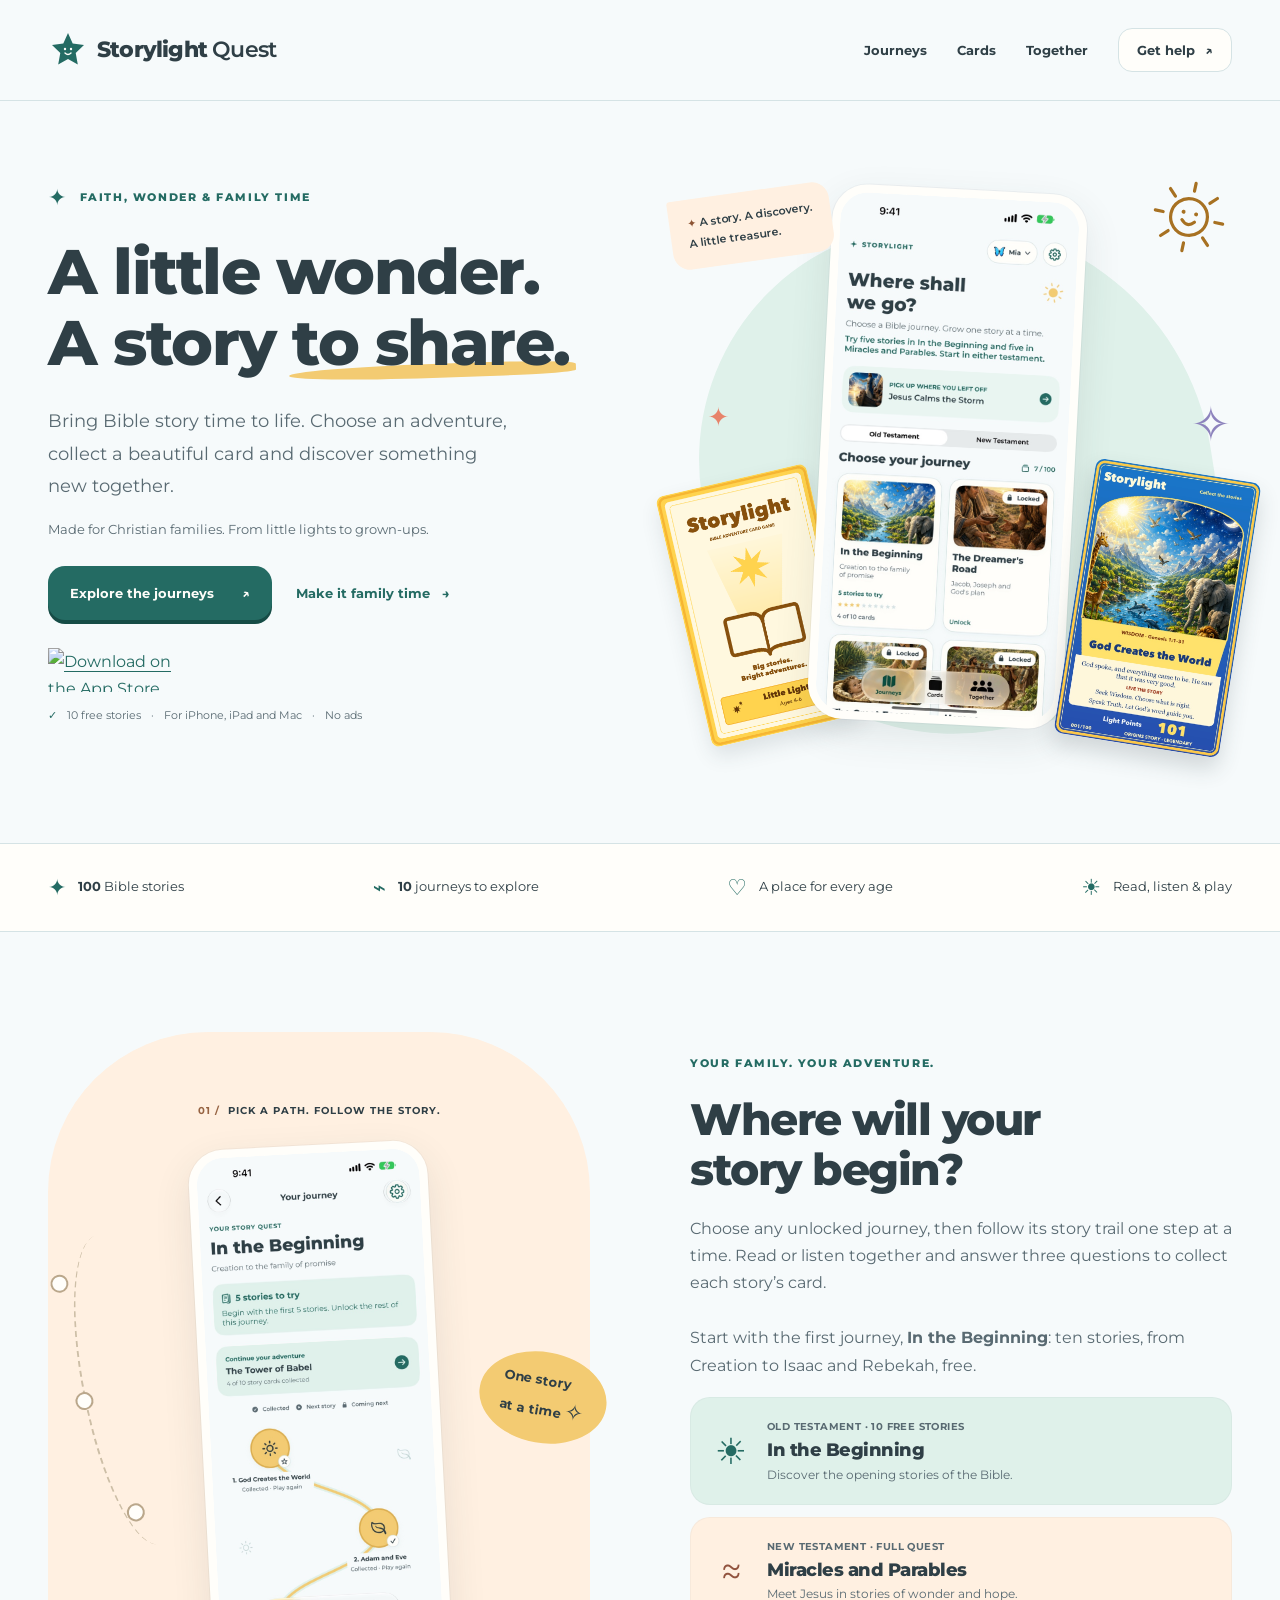
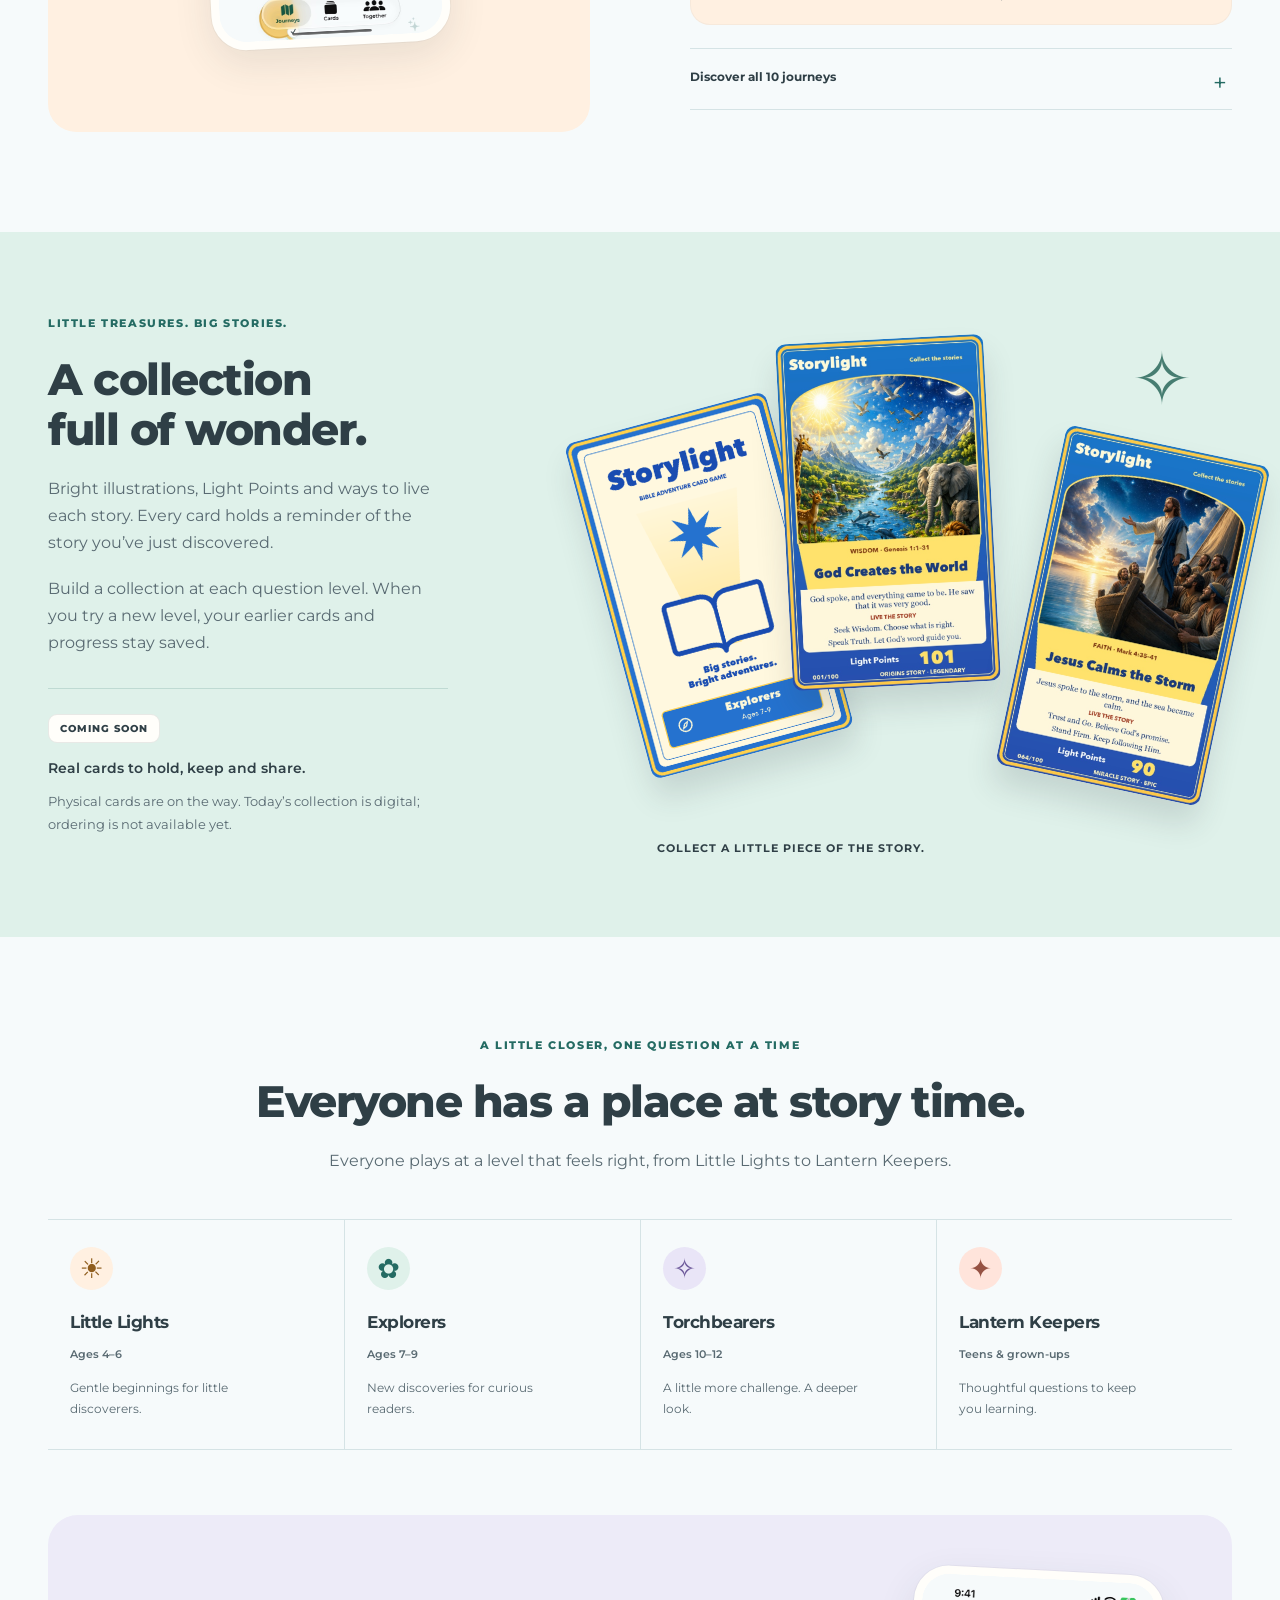
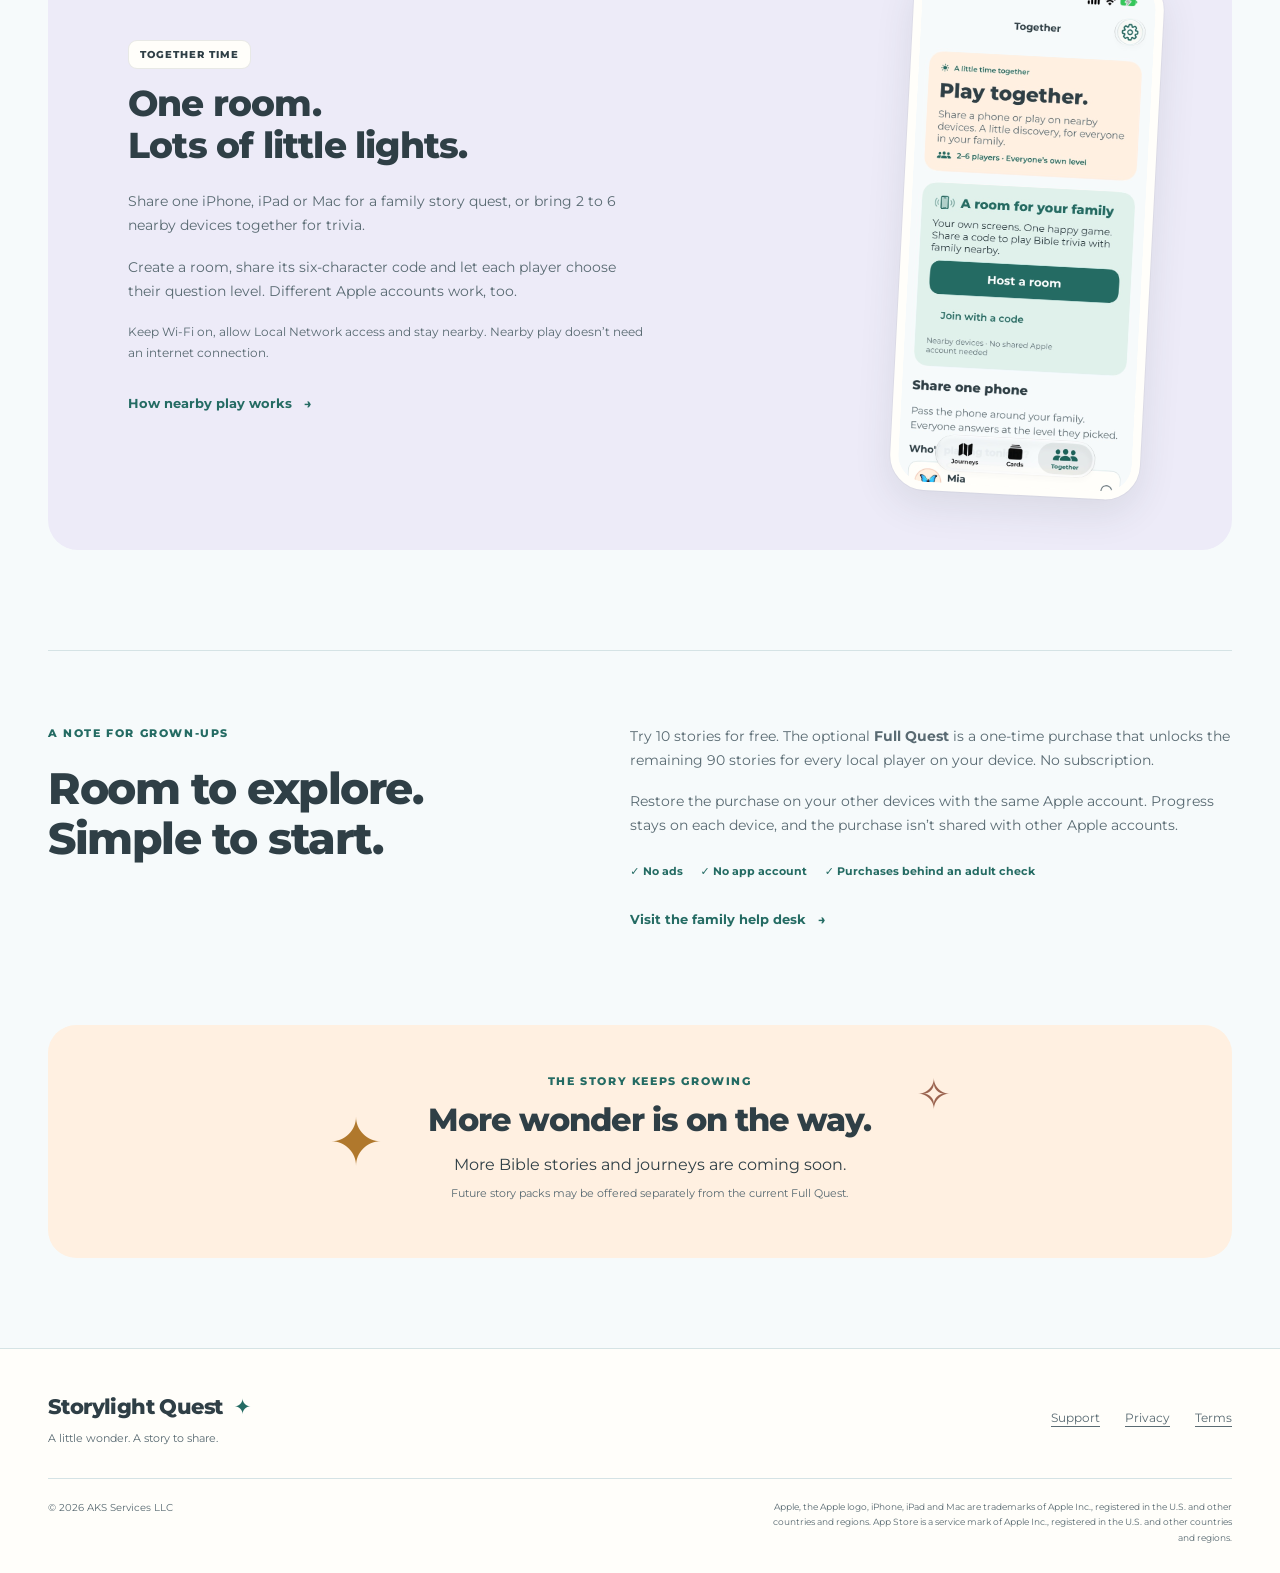
==== commit 3b197e14: "Add the App Store badge and name iPhone, iPad and Mac Storylight Quest 1.0 went live on 22 Oct for i" ====
--- a/index.html
+++ b/index.html
@@ -6,13 +6,13 @@
     <title>Storylight Quest · Bible stories for the whole family</title>
     <meta
       name="description"
-      content="A little wonder. A story to share. Explore Bible journeys, collect illustrated story cards and play nearby family trivia on iPhone. Start with 10 free stories."
+      content="A little wonder. A story to share. Explore Bible journeys, collect illustrated story cards and play nearby family trivia on iPhone, iPad and Mac. Start with 10 free stories."
     />
     <meta name="theme-color" content="#F6FAFB" />
     <meta property="og:title" content="Storylight Quest · A story to share" />
     <meta
       property="og:description"
-      content="Bible stories, collectible cards and family time. The first journey is free: ten stories from Creation to Isaac and Rebekah, on iPhone."
+      content="Bible stories, collectible cards and family time. The first journey is free: ten stories from Creation to Isaac and Rebekah, on iPhone, iPad and Mac."
     />
     <meta property="og:type" content="website" />
     <meta property="og:url" content="https://storylightquest.com/" />
@@ -86,9 +86,27 @@
               >Make it family time <span aria-hidden="true">→</span></a
             >
           </div>
+          <!--
+            PLACEHOLDER (BACKLOG P1-13): the badge file isn't in the repo yet.
+            Before merging, save Apple's black "Download on the App Store"
+            badge (US English, SVG, unaltered) from Apple Marketing Tools as
+            assets/images/download-on-the-app-store.svg. It is self-hosted,
+            not hotlinked from Apple's server, because privacy.html names
+            GitHub as the only party that receives a visitor's IP address.
+          -->
+          <a
+            class="app-store-badge"
+            href="https://apps.apple.com/us/app/storylight-quest/id6823891781"
+            rel="noopener"
+            ><img
+              src="assets/images/download-on-the-app-store.svg"
+              width="132"
+              height="44"
+              alt="Download on the App Store"
+          /></a>
           <p class="hero-note">
             <span class="check" aria-hidden="true">✓</span> 10 free stories
-            <span aria-hidden="true">·</span> For iPhone
+            <span aria-hidden="true">·</span> For iPhone, iPad and Mac
             <span aria-hidden="true">·</span> No ads
           </p>
         </div>
@@ -225,7 +243,7 @@
             <p class="note">
               The first journey is free, all ten stories. The Full Quest is a
               one-time purchase that unlocks the other nine journeys, stories 11
-              to 100, for every player on your phone.
+              to 100, for every player on your device.
             </p>
           </details>
         </div>
@@ -323,8 +341,8 @@
             <span class="tag">Together time</span>
             <h3>One room.<br />Lots of little lights.</h3>
             <p>
-              Share one phone for a family story quest, or bring 2 to 6 nearby
-              iPhones together for trivia.
+              Share one iPhone, iPad or Mac for a family story quest, or bring 2
+              to 6 nearby devices together for trivia.
             </p>
             <p>
               Create a room, share its six-character code and let each player
@@ -407,8 +425,10 @@
       <div class="wrap footer-bottom">
         <span>© 2026 AKS Services LLC</span>
         <p class="legal">
-          iPhone is a trademark of Apple Inc., registered in the U.S. and other
-          countries and regions.
+          Apple, the Apple logo, iPhone, iPad and Mac are trademarks of
+          Apple Inc., registered in the U.S. and other countries and regions.
+          App Store is a service mark of Apple Inc., registered in the U.S. and
+          other countries and regions.
         </p>
       </div>
     </footer>
--- a/styles.css
+++ b/styles.css
@@ -319,6 +319,21 @@
   color: var(--teal);
   font-weight: 800;
 }
+/* Apple's badge stays unaltered, at least 40px tall, with clear space of a
+   quarter of its height on every side. */
+.app-store-badge {
+  display: block;
+  width: fit-content;
+  margin-top: 28px;
+  border-radius: 9px;
+}
+.app-store-badge img {
+  width: auto;
+  height: 44px;
+}
+.app-store-badge + .hero-note {
+  margin-top: 14px;
+}
 .hero-scene {
   height: 600px;
   position: relative;
@@ -1306,6 +1321,9 @@
     margin-top: 23px;
     margin-bottom: 16px;
   }
+  .app-store-badge {
+    margin-top: 23px;
+  }
   .hero-scene {
     width: min(370px, 100%);
     height: 530px;
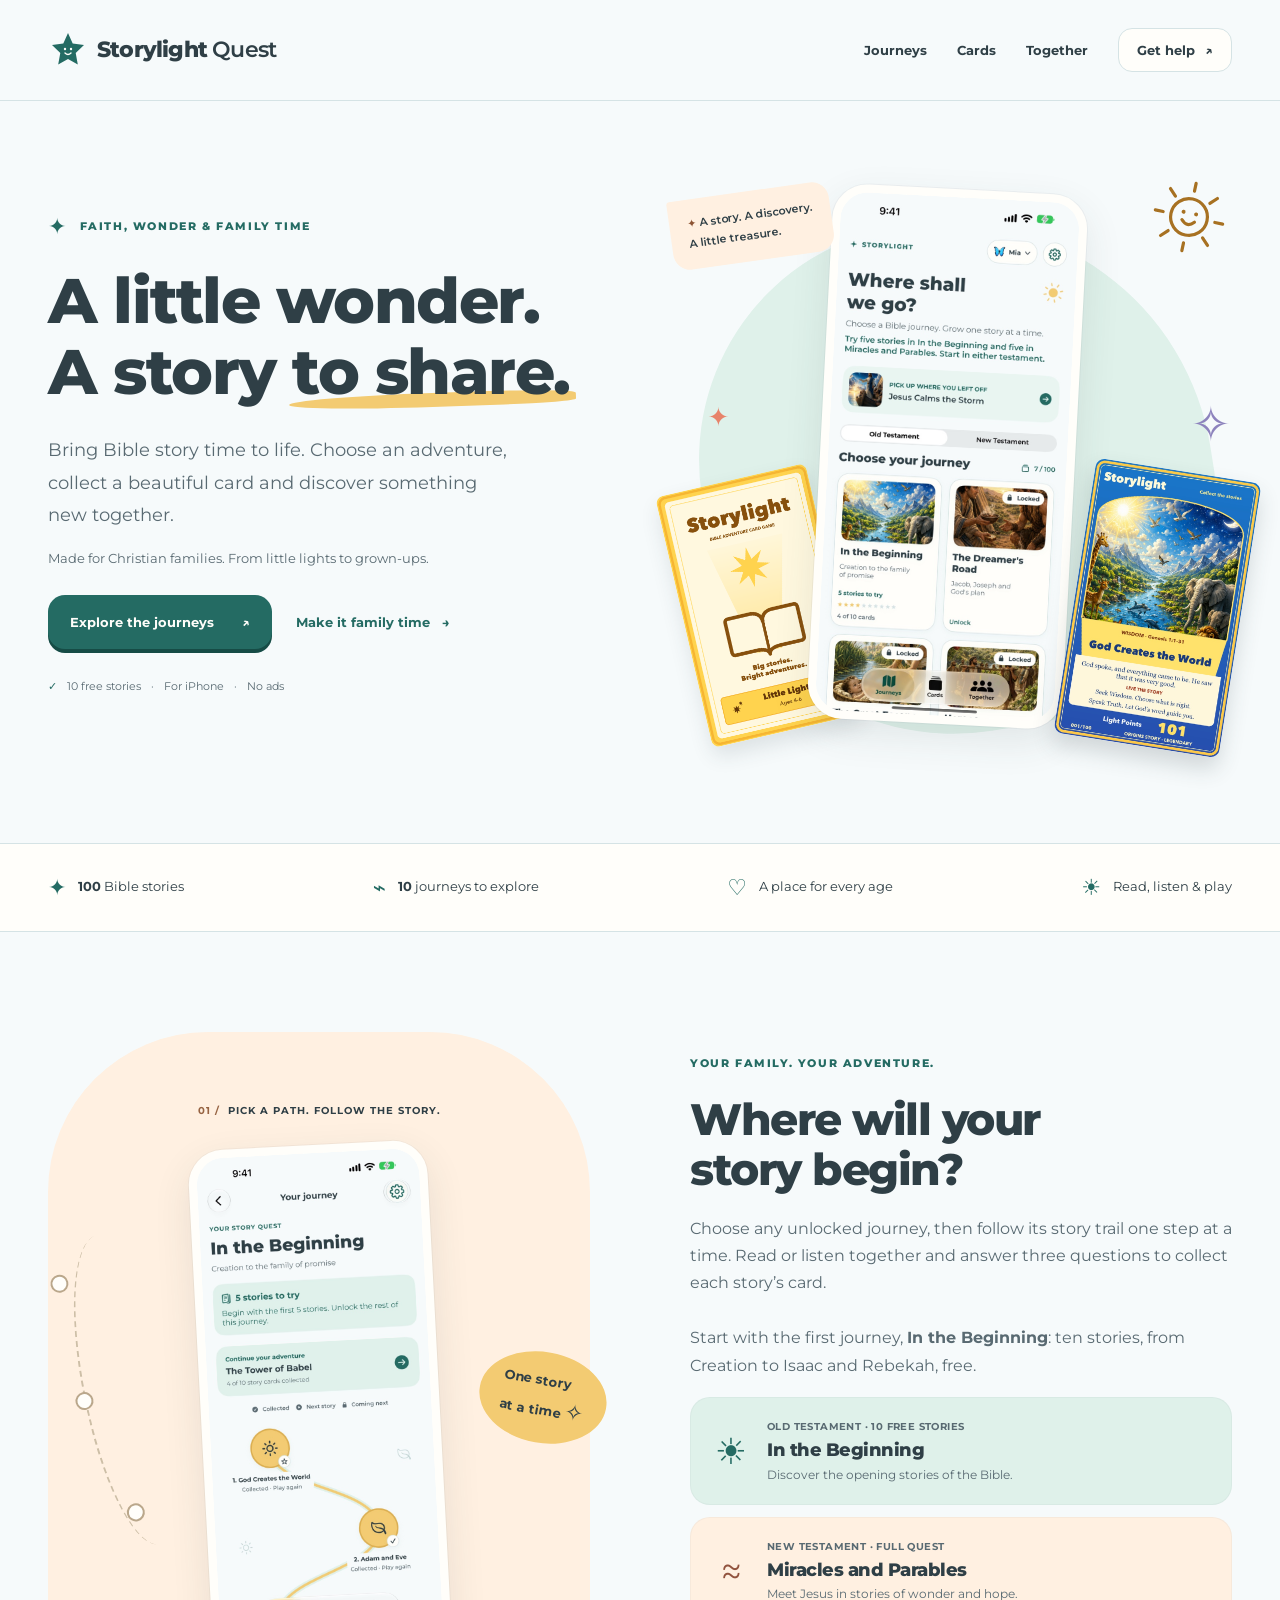
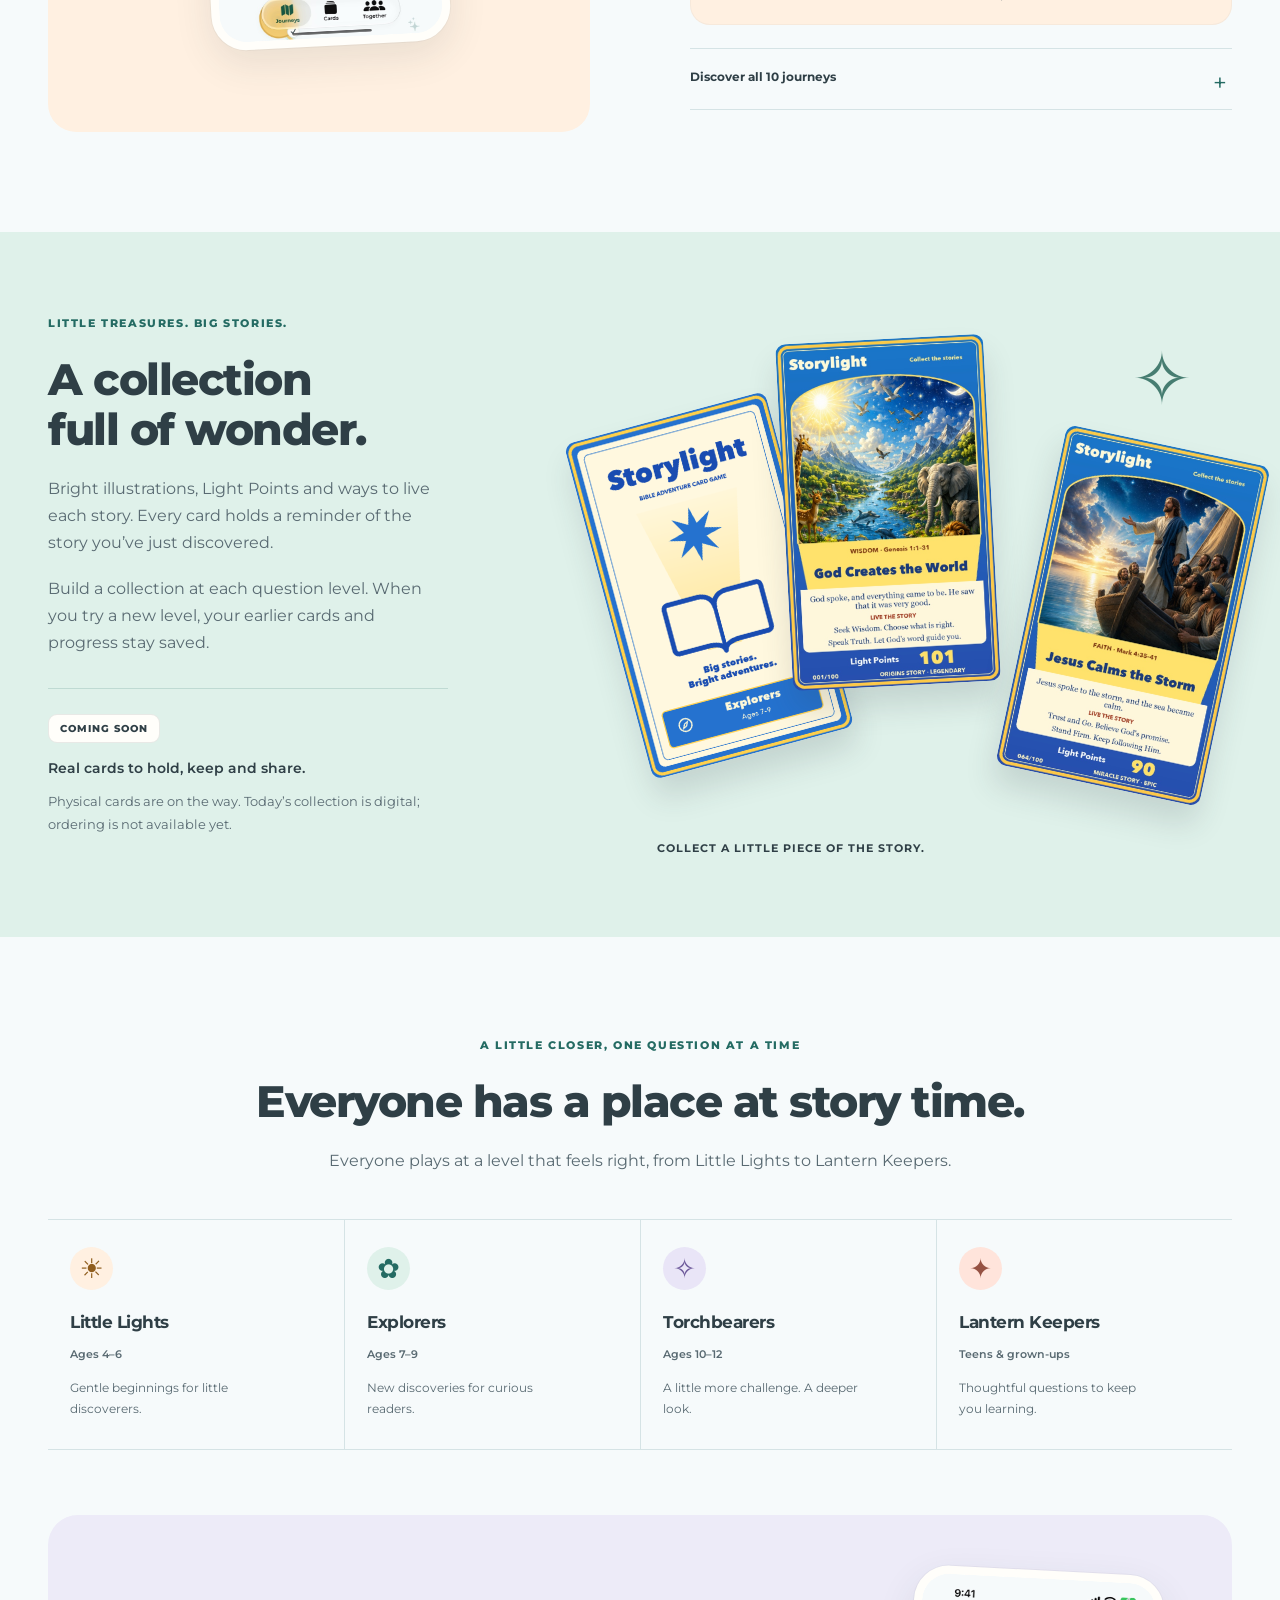
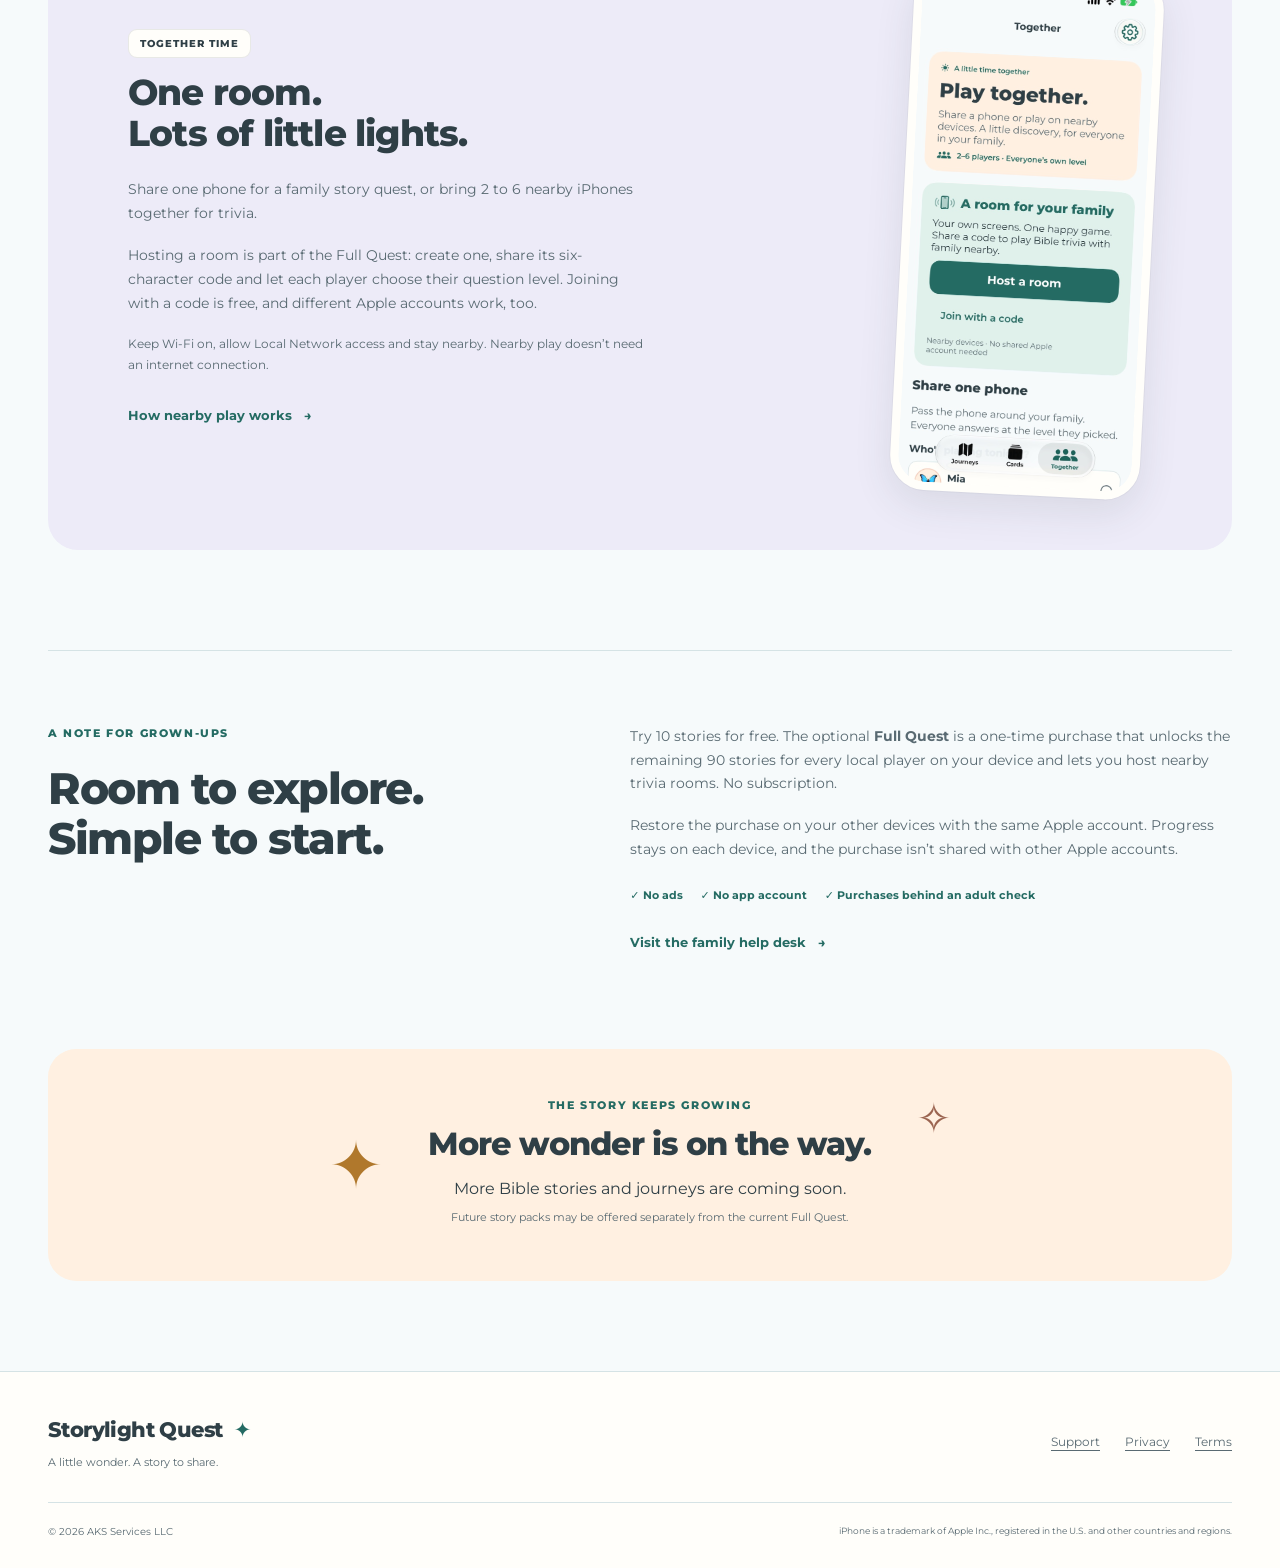
==== commit bbaea4a3: "Say hosting a nearby room needs the Full Quest From iOS 1.0.1 (StorylightQuest PR #27, BACKLOG P0-24" ====
--- a/index.html
+++ b/index.html
@@ -6,13 +6,13 @@
     <title>Storylight Quest · Bible stories for the whole family</title>
     <meta
       name="description"
-      content="A little wonder. A story to share. Explore Bible journeys, collect illustrated story cards and play nearby family trivia on iPhone, iPad and Mac. Start with 10 free stories."
+      content="A little wonder. A story to share. Explore Bible journeys, collect illustrated story cards and play nearby family trivia on iPhone. Start with 10 free stories."
     />
     <meta name="theme-color" content="#F6FAFB" />
     <meta property="og:title" content="Storylight Quest · A story to share" />
     <meta
       property="og:description"
-      content="Bible stories, collectible cards and family time. The first journey is free: ten stories from Creation to Isaac and Rebekah, on iPhone, iPad and Mac."
+      content="Bible stories, collectible cards and family time. The first journey is free: ten stories from Creation to Isaac and Rebekah, on iPhone."
     />
     <meta property="og:type" content="website" />
     <meta property="og:url" content="https://storylightquest.com/" />
@@ -86,27 +86,9 @@
               >Make it family time <span aria-hidden="true">→</span></a
             >
           </div>
-          <!--
-            PLACEHOLDER (BACKLOG P1-13): the badge file isn't in the repo yet.
-            Before merging, save Apple's black "Download on the App Store"
-            badge (US English, SVG, unaltered) from Apple Marketing Tools as
-            assets/images/download-on-the-app-store.svg. It is self-hosted,
-            not hotlinked from Apple's server, because privacy.html names
-            GitHub as the only party that receives a visitor's IP address.
-          -->
-          <a
-            class="app-store-badge"
-            href="https://apps.apple.com/us/app/storylight-quest/id6823891781"
-            rel="noopener"
-            ><img
-              src="assets/images/download-on-the-app-store.svg"
-              width="132"
-              height="44"
-              alt="Download on the App Store"
-          /></a>
           <p class="hero-note">
             <span class="check" aria-hidden="true">✓</span> 10 free stories
-            <span aria-hidden="true">·</span> For iPhone, iPad and Mac
+            <span aria-hidden="true">·</span> For iPhone
             <span aria-hidden="true">·</span> No ads
           </p>
         </div>
@@ -243,7 +225,7 @@
             <p class="note">
               The first journey is free, all ten stories. The Full Quest is a
               one-time purchase that unlocks the other nine journeys, stories 11
-              to 100, for every player on your device.
+              to 100, for every player on your phone.
             </p>
           </details>
         </div>
@@ -341,12 +323,14 @@
             <span class="tag">Together time</span>
             <h3>One room.<br />Lots of little lights.</h3>
             <p>
-              Share one iPhone, iPad or Mac for a family story quest, or bring 2
-              to 6 nearby devices together for trivia.
+              Share one phone for a family story quest, or bring 2 to 6 nearby
+              iPhones together for trivia.
             </p>
             <p>
-              Create a room, share its six-character code and let each player
-              choose their question level. Different Apple accounts work, too.
+              Hosting a room is part of the Full Quest: create one, share its
+              six-character code and let each player choose their question
+              level. Joining with a code is free, and different Apple accounts
+              work, too.
             </p>
             <p class="note">
               Keep Wi-Fi on, allow Local Network access and stay nearby. Nearby
@@ -379,7 +363,8 @@
           <p>
             Try 10 stories for free. The optional <strong>Full Quest</strong> is
             a one-time purchase that unlocks the remaining 90 stories for every
-            local player on your device. No subscription.
+            local player on your device and lets you host nearby trivia rooms.
+            No subscription.
           </p>
           <p>
             Restore the purchase on your other devices with the same Apple
@@ -425,10 +410,8 @@
       <div class="wrap footer-bottom">
         <span>© 2026 AKS Services LLC</span>
         <p class="legal">
-          Apple, the Apple logo, iPhone, iPad and Mac are trademarks of
-          Apple Inc., registered in the U.S. and other countries and regions.
-          App Store is a service mark of Apple Inc., registered in the U.S. and
-          other countries and regions.
+          iPhone is a trademark of Apple Inc., registered in the U.S. and other
+          countries and regions.
         </p>
       </div>
     </footer>
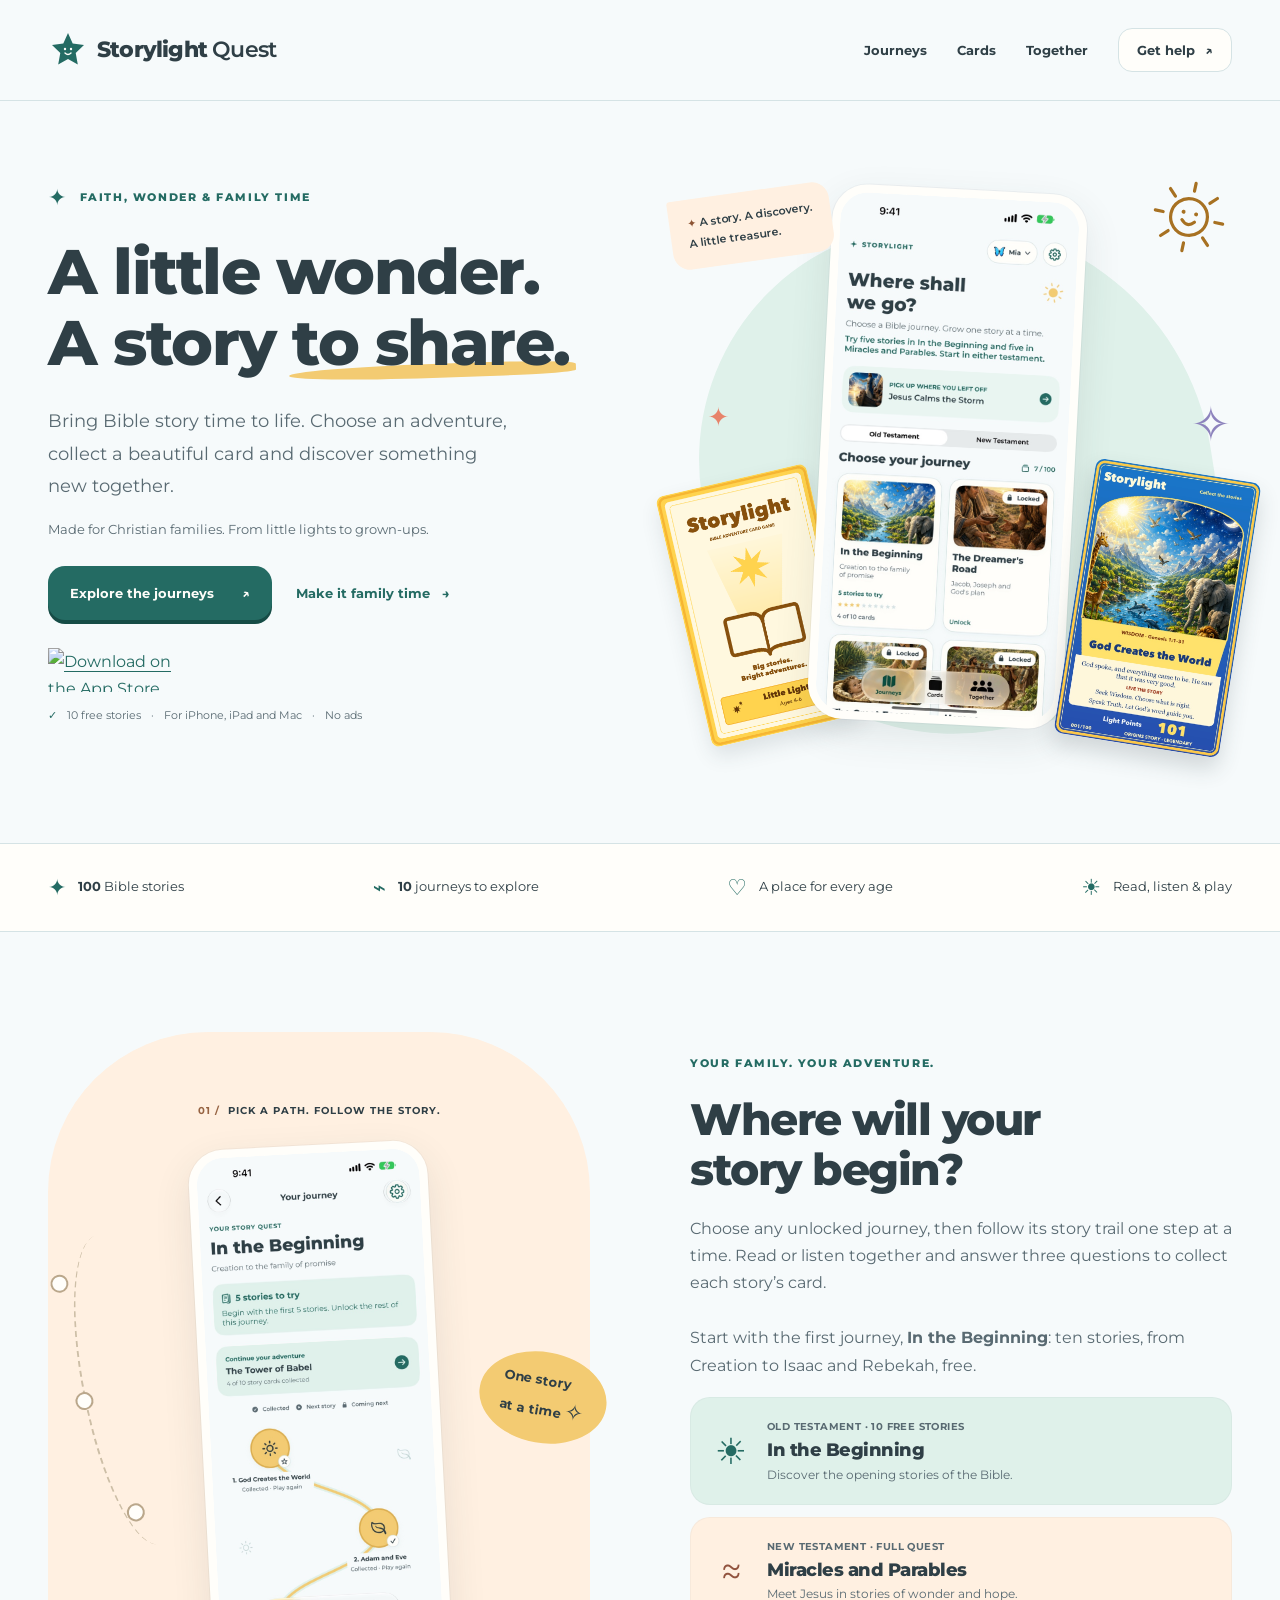
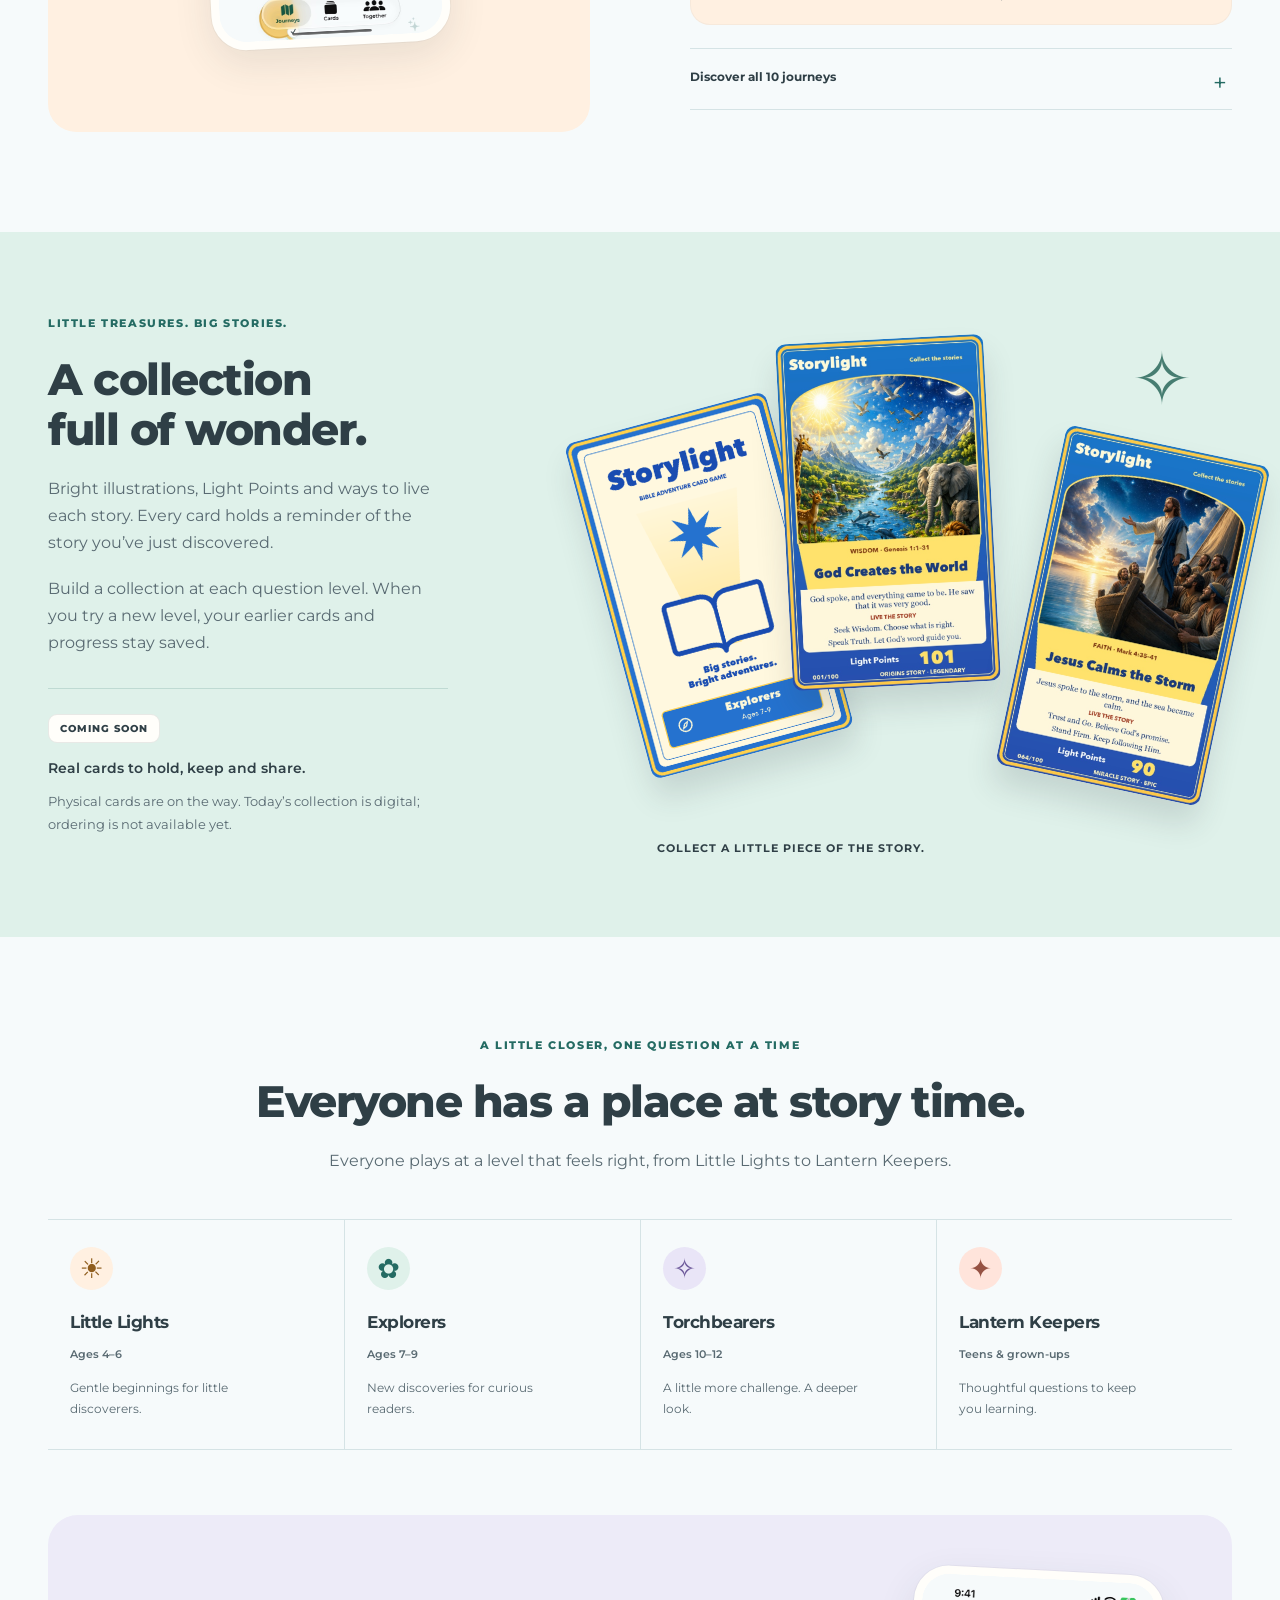
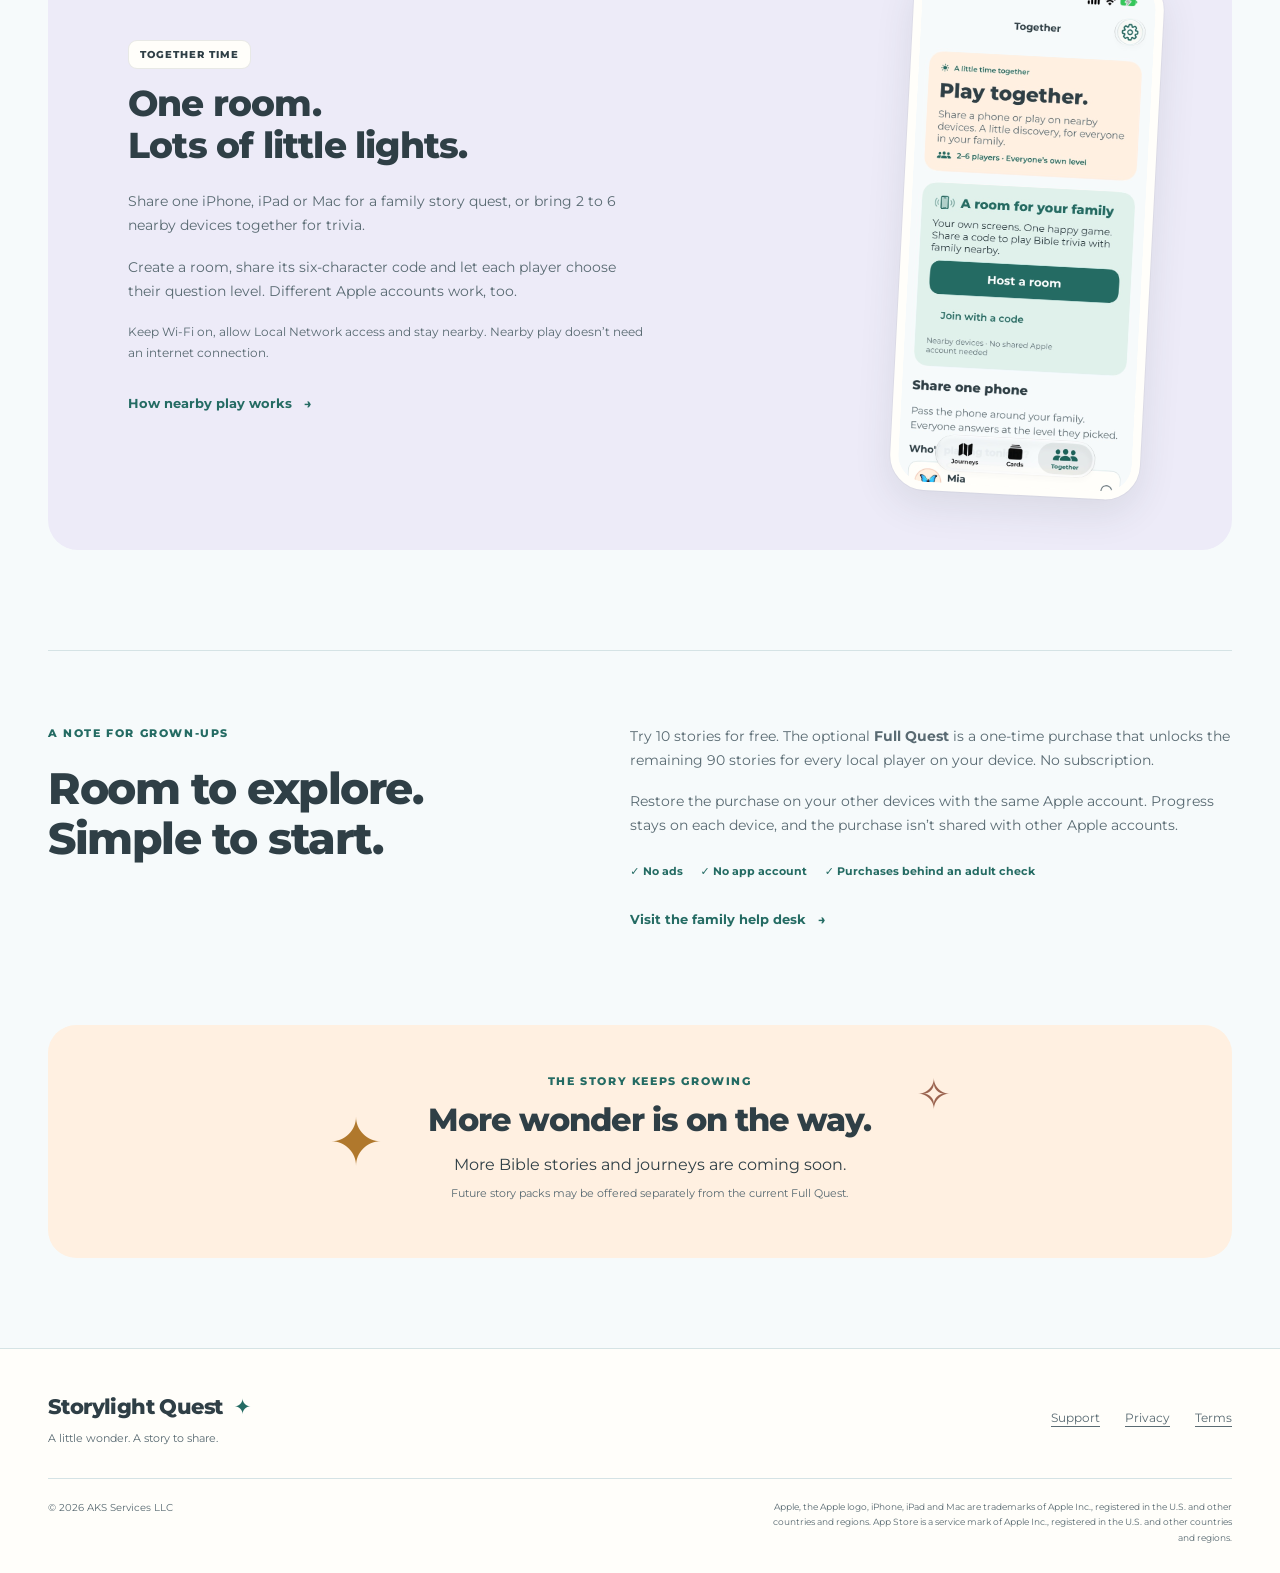
==== commit f2203d95: "Name only iPhone and iPad for rooms; say how a Mac keeps progress - index: the search description sa" ====
--- a/index.html
+++ b/index.html
@@ -6,13 +6,13 @@
     <title>Storylight Quest · Bible stories for the whole family</title>
     <meta
       name="description"
-      content="A little wonder. A story to share. Explore Bible journeys, collect illustrated story cards and play nearby family trivia on iPhone. Start with 10 free stories."
+      content="A little wonder. A story to share. Explore Bible journeys, collect illustrated story cards and play nearby family trivia on iPhone and iPad. Start with 10 free stories."
     />
     <meta name="theme-color" content="#F6FAFB" />
     <meta property="og:title" content="Storylight Quest · A story to share" />
     <meta
       property="og:description"
-      content="Bible stories, collectible cards and family time. The first journey is free: ten stories from Creation to Isaac and Rebekah, on iPhone."
+      content="Bible stories, collectible cards and family time. The first journey is free: ten stories from Creation to Isaac and Rebekah, on iPhone, iPad and Mac."
     />
     <meta property="og:type" content="website" />
     <meta property="og:url" content="https://storylightquest.com/" />
@@ -86,9 +86,27 @@
               >Make it family time <span aria-hidden="true">→</span></a
             >
           </div>
+          <!--
+            PLACEHOLDER (BACKLOG P1-13): the badge file isn't in the repo yet.
+            Before merging, save Apple's black "Download on the App Store"
+            badge (US English, SVG, unaltered) from Apple Marketing Tools as
+            assets/images/download-on-the-app-store.svg. It is self-hosted,
+            not hotlinked from Apple's server, because privacy.html names
+            GitHub as the only party that receives a visitor's IP address.
+          -->
+          <a
+            class="app-store-badge"
+            href="https://apps.apple.com/us/app/storylight-quest/id6823891781"
+            rel="noopener"
+            ><img
+              src="assets/images/download-on-the-app-store.svg"
+              width="132"
+              height="44"
+              alt="Download on the App Store"
+          /></a>
           <p class="hero-note">
             <span class="check" aria-hidden="true">✓</span> 10 free stories
-            <span aria-hidden="true">·</span> For iPhone
+            <span aria-hidden="true">·</span> For iPhone, iPad and Mac
             <span aria-hidden="true">·</span> No ads
           </p>
         </div>
@@ -225,7 +243,7 @@
             <p class="note">
               The first journey is free, all ten stories. The Full Quest is a
               one-time purchase that unlocks the other nine journeys, stories 11
-              to 100, for every player on your phone.
+              to 100, for every player on your device.
             </p>
           </details>
         </div>
@@ -323,14 +341,12 @@
             <span class="tag">Together time</span>
             <h3>One room.<br />Lots of little lights.</h3>
             <p>
-              Share one phone for a family story quest, or bring 2 to 6 nearby
-              iPhones together for trivia.
+              Share one iPhone, iPad or Mac for a family story quest, or bring 2
+              to 6 nearby devices together for trivia.
             </p>
             <p>
-              Hosting a room is part of the Full Quest: create one, share its
-              six-character code and let each player choose their question
-              level. Joining with a code is free, and different Apple accounts
-              work, too.
+              Create a room, share its six-character code and let each player
+              choose their question level. Different Apple accounts work, too.
             </p>
             <p class="note">
               Keep Wi-Fi on, allow Local Network access and stay nearby. Nearby
@@ -363,8 +379,7 @@
           <p>
             Try 10 stories for free. The optional <strong>Full Quest</strong> is
             a one-time purchase that unlocks the remaining 90 stories for every
-            local player on your device and lets you host nearby trivia rooms.
-            No subscription.
+            local player on your device. No subscription.
           </p>
           <p>
             Restore the purchase on your other devices with the same Apple
@@ -410,8 +425,10 @@
       <div class="wrap footer-bottom">
         <span>© 2026 AKS Services LLC</span>
         <p class="legal">
-          iPhone is a trademark of Apple Inc., registered in the U.S. and other
-          countries and regions.
+          Apple, the Apple logo, iPhone, iPad and Mac are trademarks of
+          Apple Inc., registered in the U.S. and other countries and regions.
+          App Store is a service mark of Apple Inc., registered in the U.S. and
+          other countries and regions.
         </p>
       </div>
     </footer>
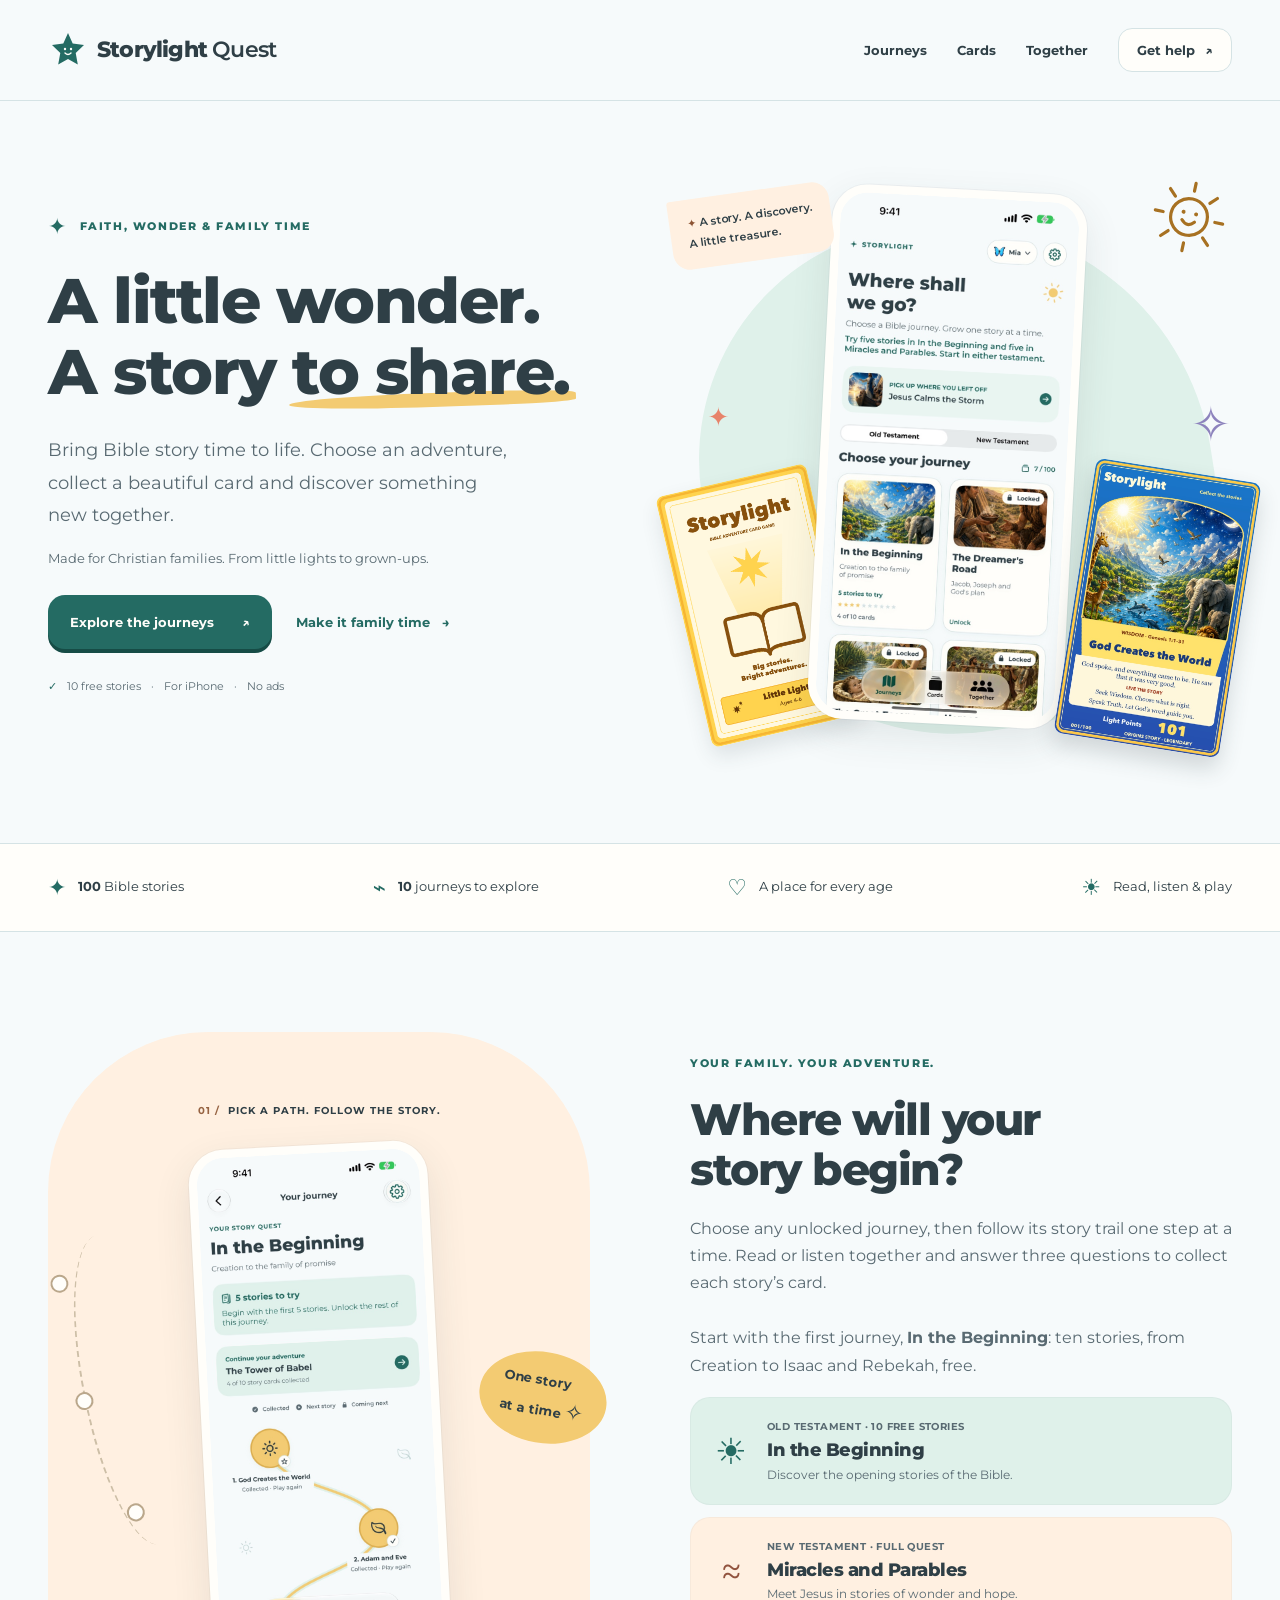
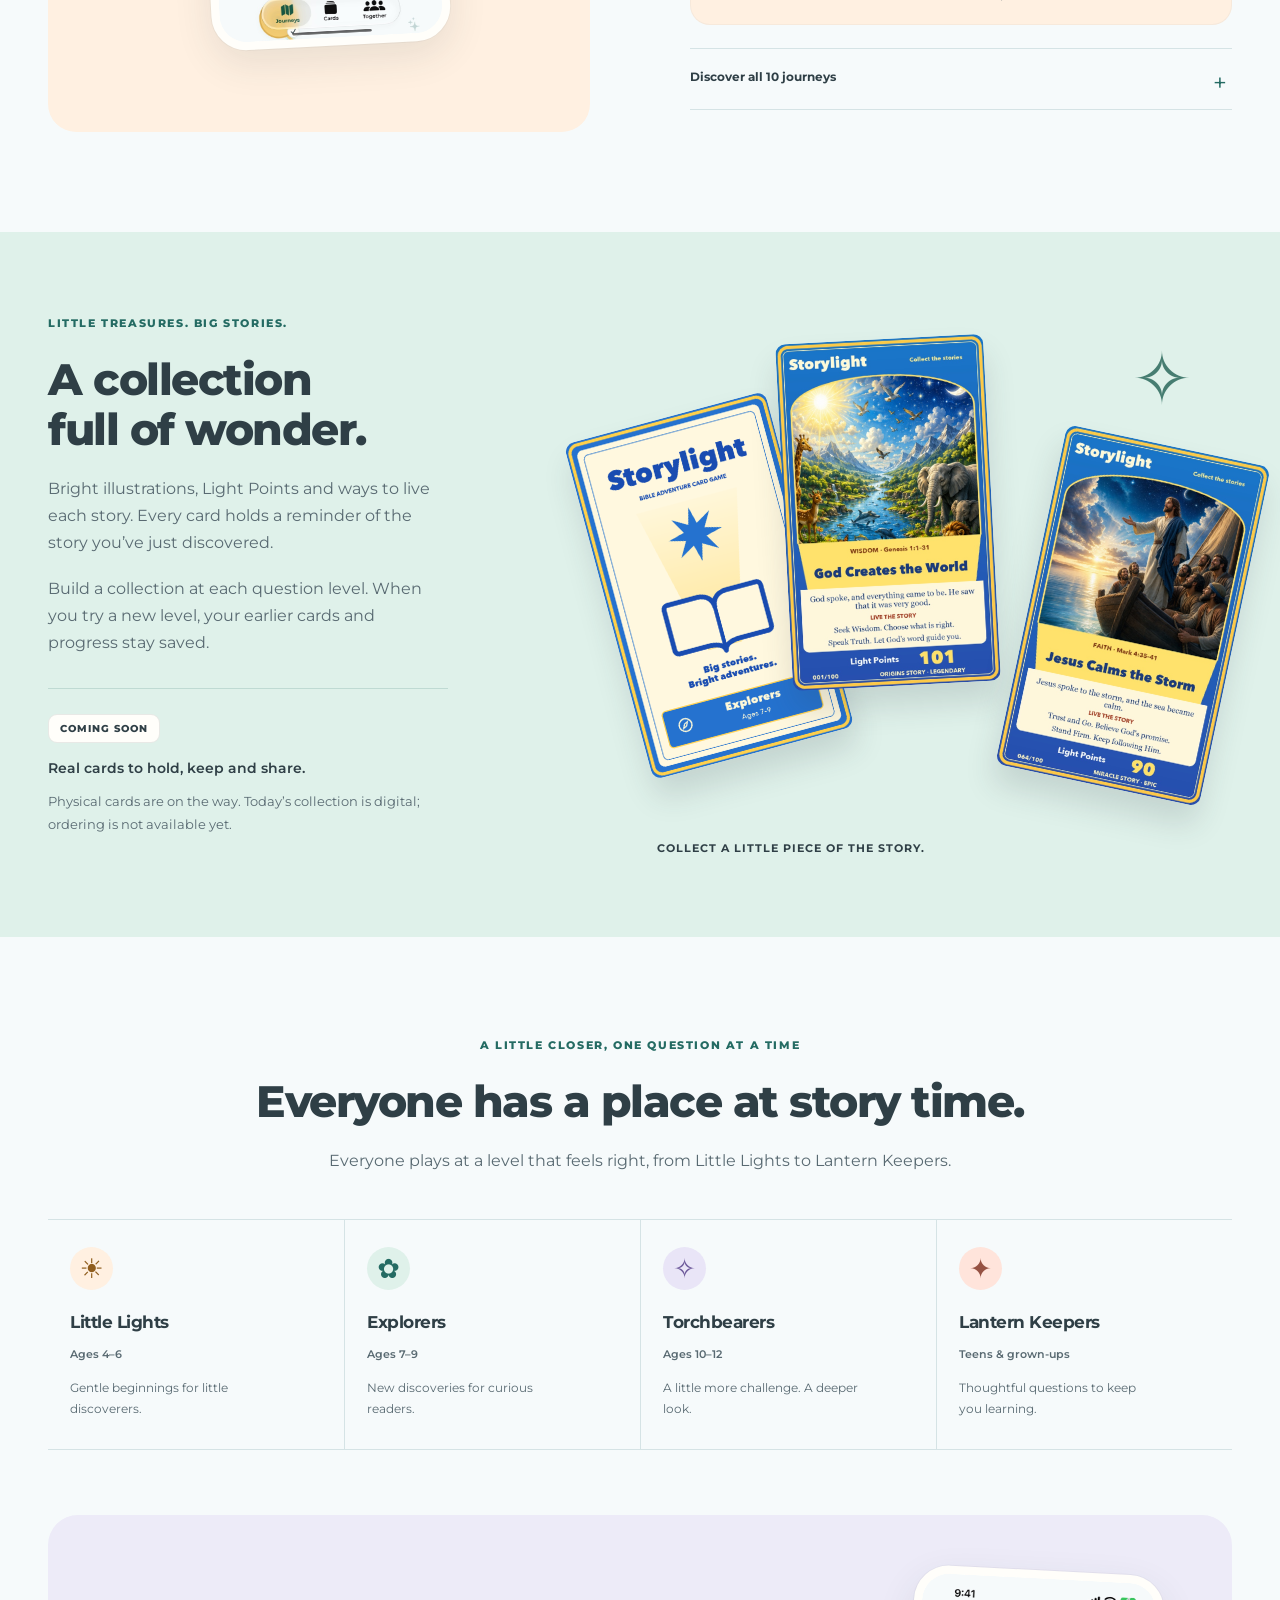
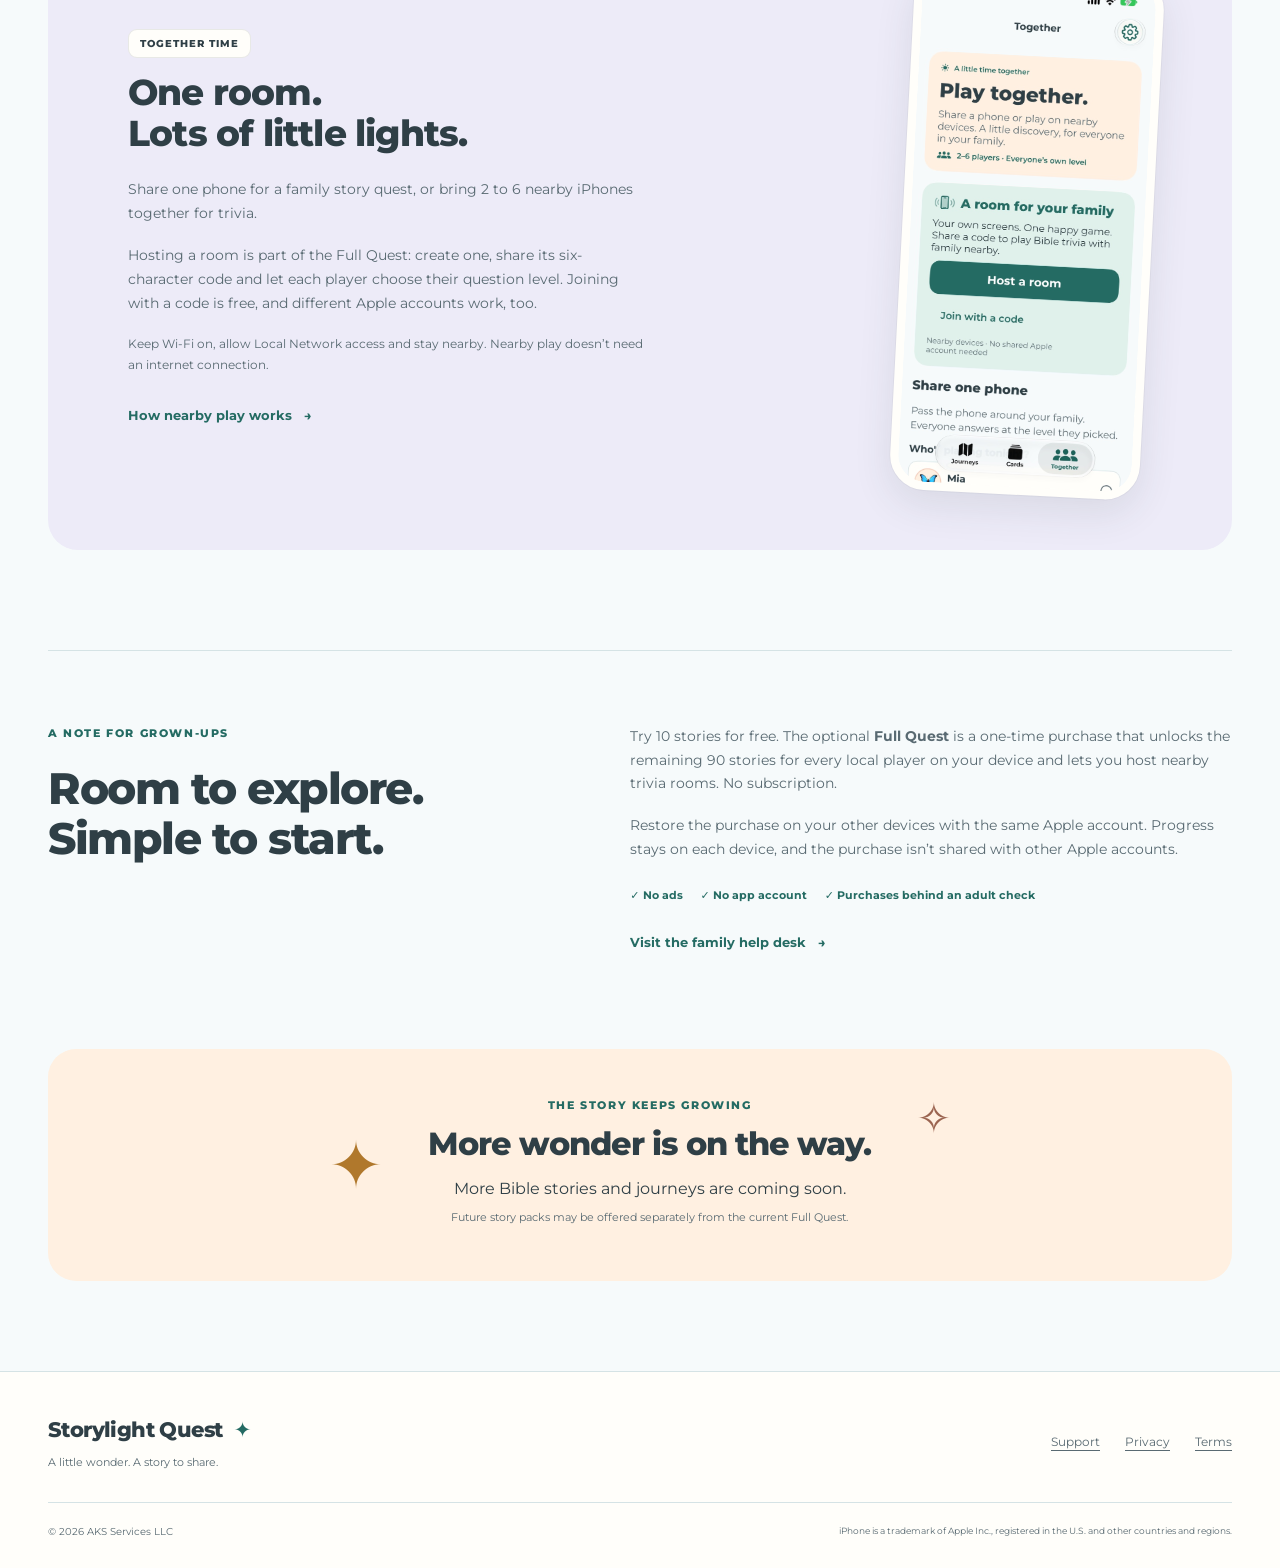
==== commit 4d8bdc52: "Merge bbaea4a3a87042e18224ebfdaba6b6c061f05a9e into 1570a3b877323f3a0480e8a65329d17918235933" ====
--- a/index.html
+++ b/index.html
@@ -6,13 +6,13 @@
     <title>Storylight Quest · Bible stories for the whole family</title>
     <meta
       name="description"
-      content="A little wonder. A story to share. Explore Bible journeys, collect illustrated story cards and play nearby family trivia on iPhone and iPad. Start with 10 free stories."
+      content="A little wonder. A story to share. Explore Bible journeys, collect illustrated story cards and play nearby family trivia on iPhone. Start with 10 free stories."
     />
     <meta name="theme-color" content="#F6FAFB" />
     <meta property="og:title" content="Storylight Quest · A story to share" />
     <meta
       property="og:description"
-      content="Bible stories, collectible cards and family time. The first journey is free: ten stories from Creation to Isaac and Rebekah, on iPhone, iPad and Mac."
+      content="Bible stories, collectible cards and family time. The first journey is free: ten stories from Creation to Isaac and Rebekah, on iPhone."
     />
     <meta property="og:type" content="website" />
     <meta property="og:url" content="https://storylightquest.com/" />
@@ -86,27 +86,9 @@
               >Make it family time <span aria-hidden="true">→</span></a
             >
           </div>
-          <!--
-            PLACEHOLDER (BACKLOG P1-13): the badge file isn't in the repo yet.
-            Before merging, save Apple's black "Download on the App Store"
-            badge (US English, SVG, unaltered) from Apple Marketing Tools as
-            assets/images/download-on-the-app-store.svg. It is self-hosted,
-            not hotlinked from Apple's server, because privacy.html names
-            GitHub as the only party that receives a visitor's IP address.
-          -->
-          <a
-            class="app-store-badge"
-            href="https://apps.apple.com/us/app/storylight-quest/id6823891781"
-            rel="noopener"
-            ><img
-              src="assets/images/download-on-the-app-store.svg"
-              width="132"
-              height="44"
-              alt="Download on the App Store"
-          /></a>
           <p class="hero-note">
             <span class="check" aria-hidden="true">✓</span> 10 free stories
-            <span aria-hidden="true">·</span> For iPhone, iPad and Mac
+            <span aria-hidden="true">·</span> For iPhone
             <span aria-hidden="true">·</span> No ads
           </p>
         </div>
@@ -243,7 +225,7 @@
             <p class="note">
               The first journey is free, all ten stories. The Full Quest is a
               one-time purchase that unlocks the other nine journeys, stories 11
-              to 100, for every player on your device.
+              to 100, for every player on your phone.
             </p>
           </details>
         </div>
@@ -341,12 +323,14 @@
             <span class="tag">Together time</span>
             <h3>One room.<br />Lots of little lights.</h3>
             <p>
-              Share one iPhone, iPad or Mac for a family story quest, or bring 2
-              to 6 nearby devices together for trivia.
+              Share one phone for a family story quest, or bring 2 to 6 nearby
+              iPhones together for trivia.
             </p>
             <p>
-              Create a room, share its six-character code and let each player
-              choose their question level. Different Apple accounts work, too.
+              Hosting a room is part of the Full Quest: create one, share its
+              six-character code and let each player choose their question
+              level. Joining with a code is free, and different Apple accounts
+              work, too.
             </p>
             <p class="note">
               Keep Wi-Fi on, allow Local Network access and stay nearby. Nearby
@@ -379,7 +363,8 @@
           <p>
             Try 10 stories for free. The optional <strong>Full Quest</strong> is
             a one-time purchase that unlocks the remaining 90 stories for every
-            local player on your device. No subscription.
+            local player on your device and lets you host nearby trivia rooms.
+            No subscription.
           </p>
           <p>
             Restore the purchase on your other devices with the same Apple
@@ -425,10 +410,8 @@
       <div class="wrap footer-bottom">
         <span>© 2026 AKS Services LLC</span>
         <p class="legal">
-          Apple, the Apple logo, iPhone, iPad and Mac are trademarks of
-          Apple Inc., registered in the U.S. and other countries and regions.
-          App Store is a service mark of Apple Inc., registered in the U.S. and
-          other countries and regions.
+          iPhone is a trademark of Apple Inc., registered in the U.S. and other
+          countries and regions.
         </p>
       </div>
     </footer>
